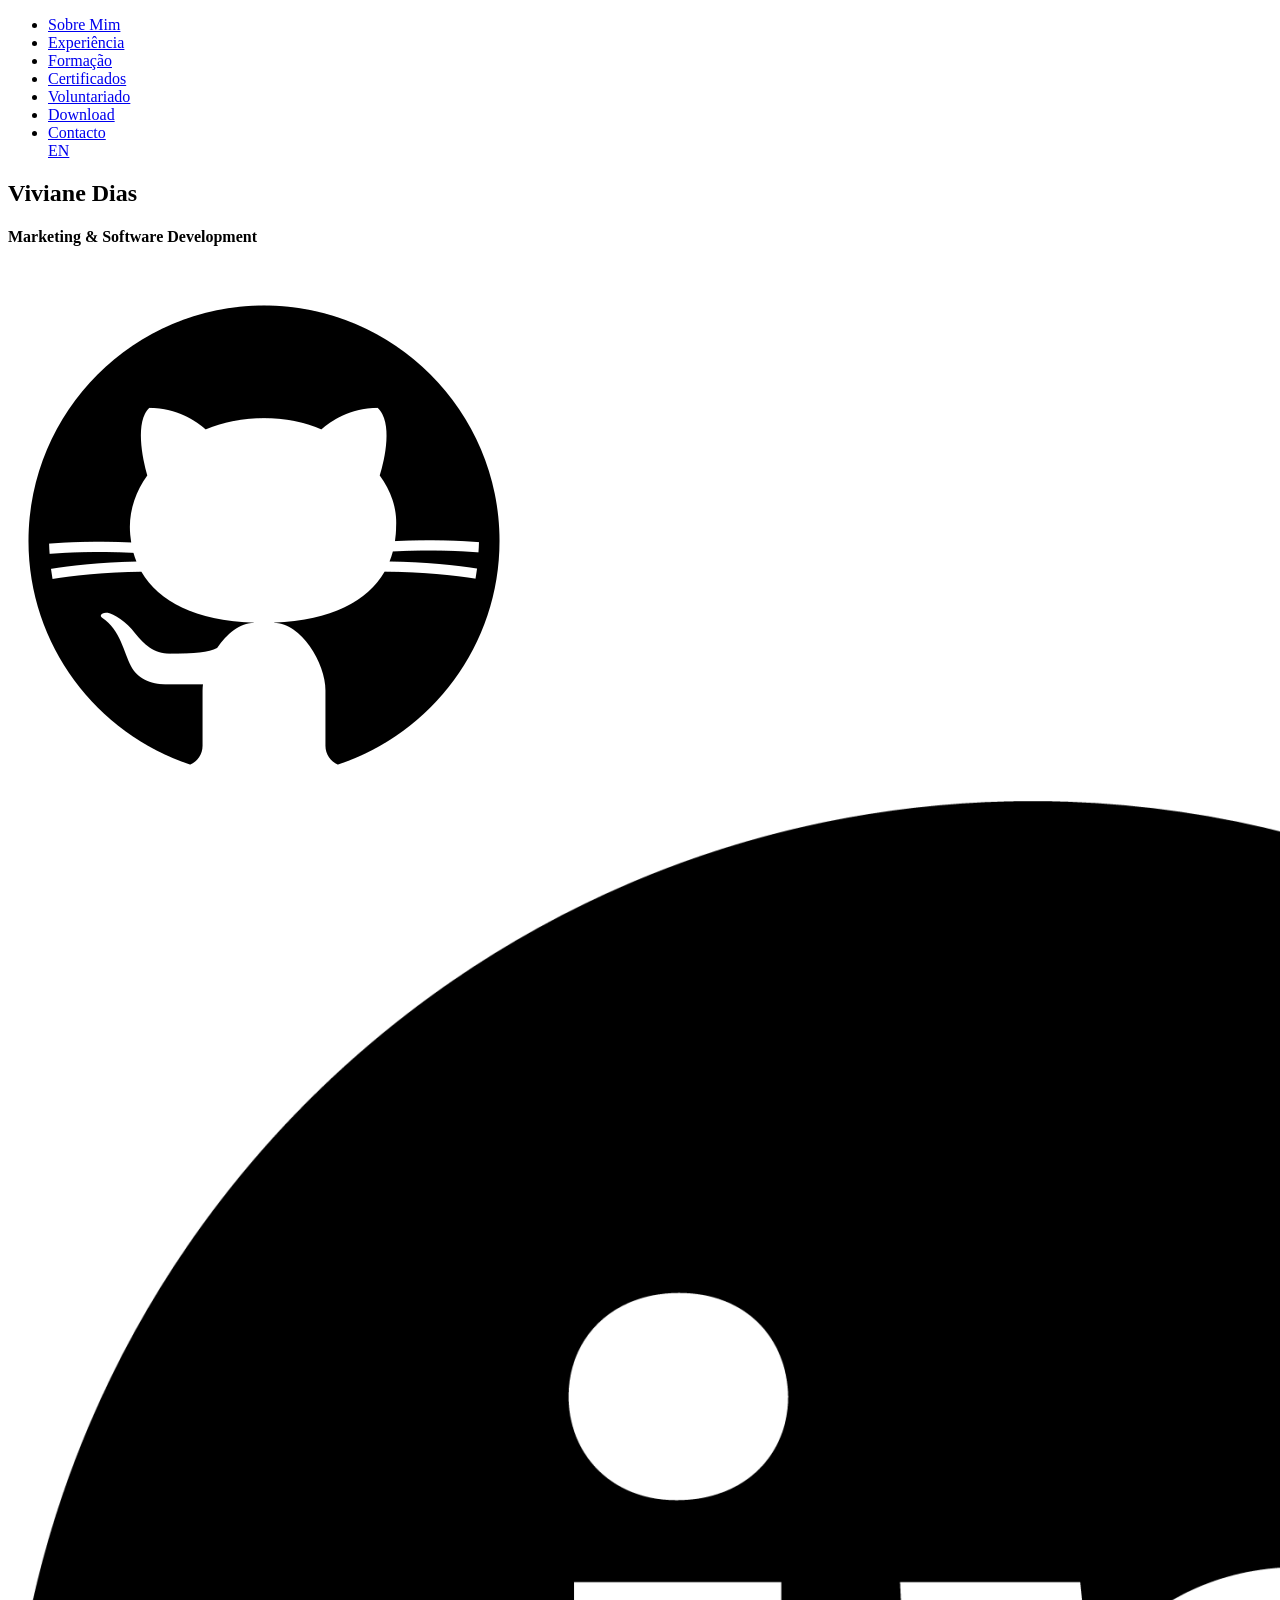
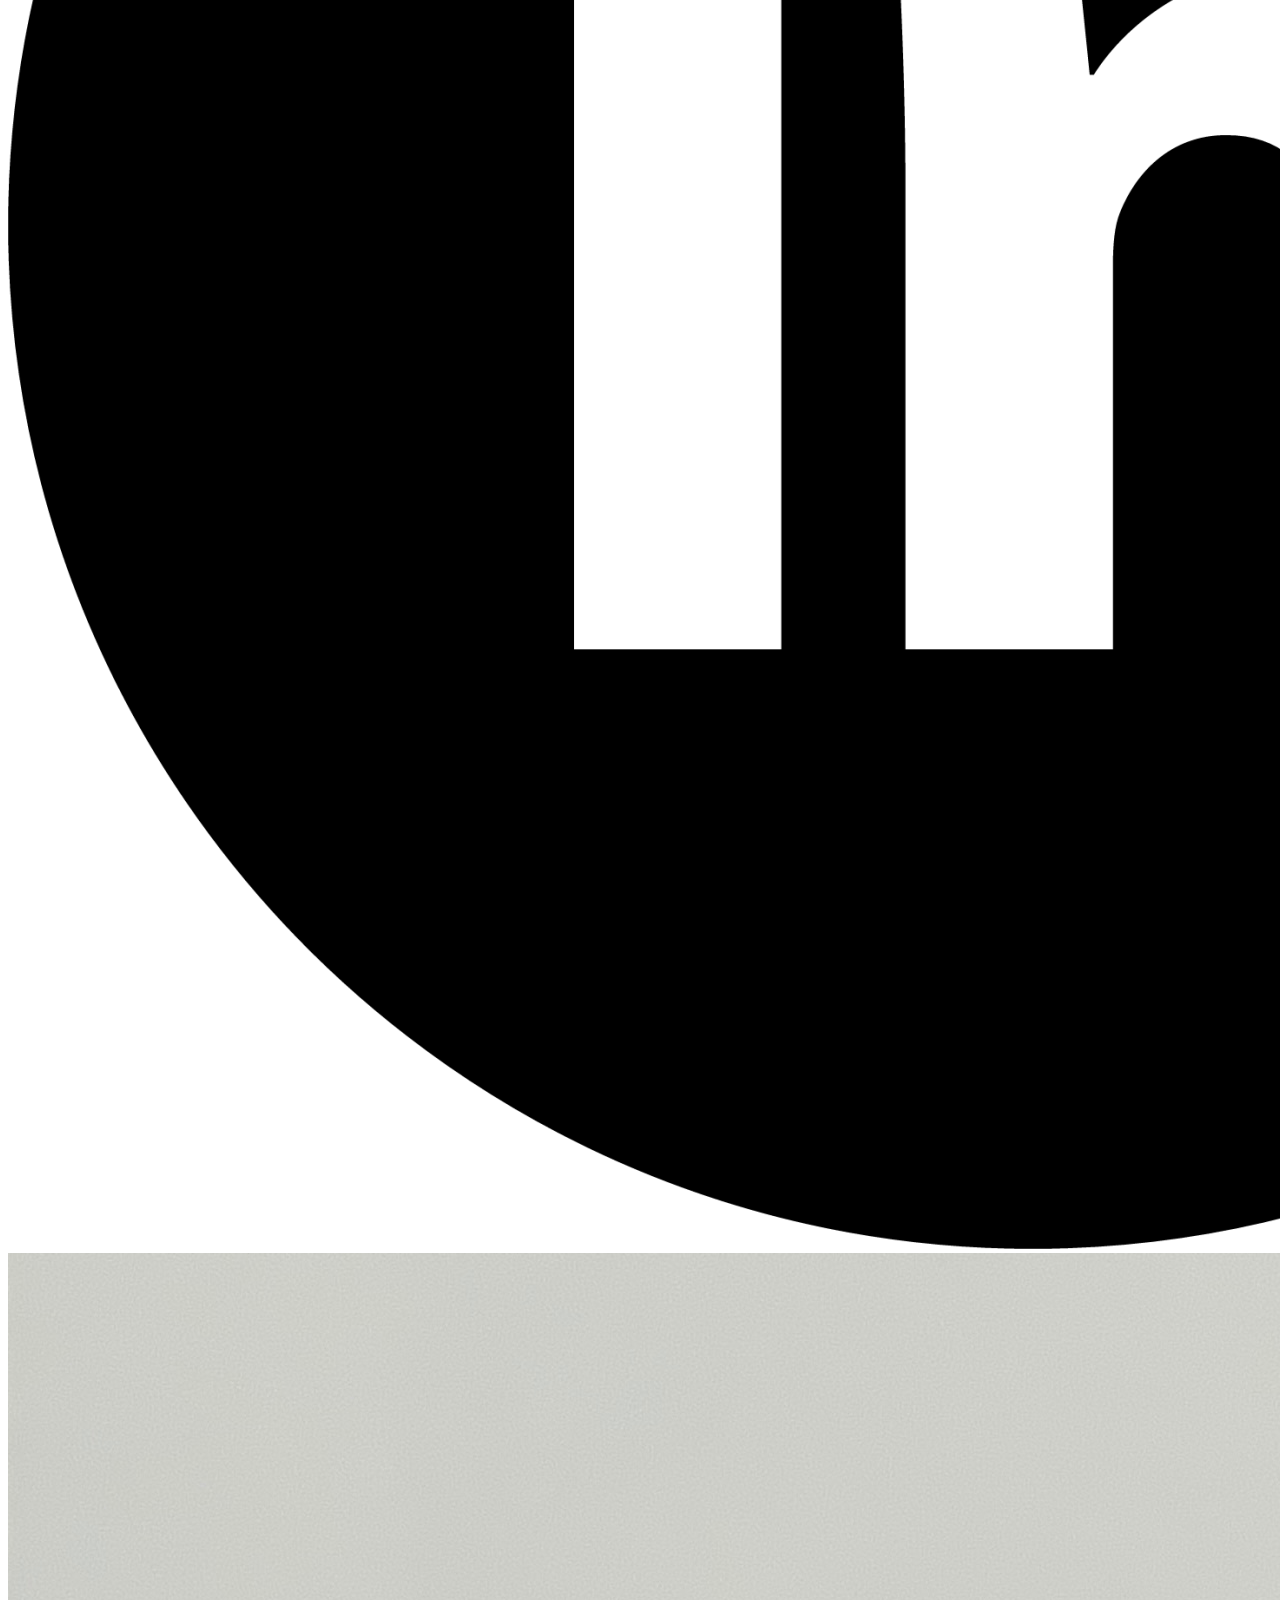
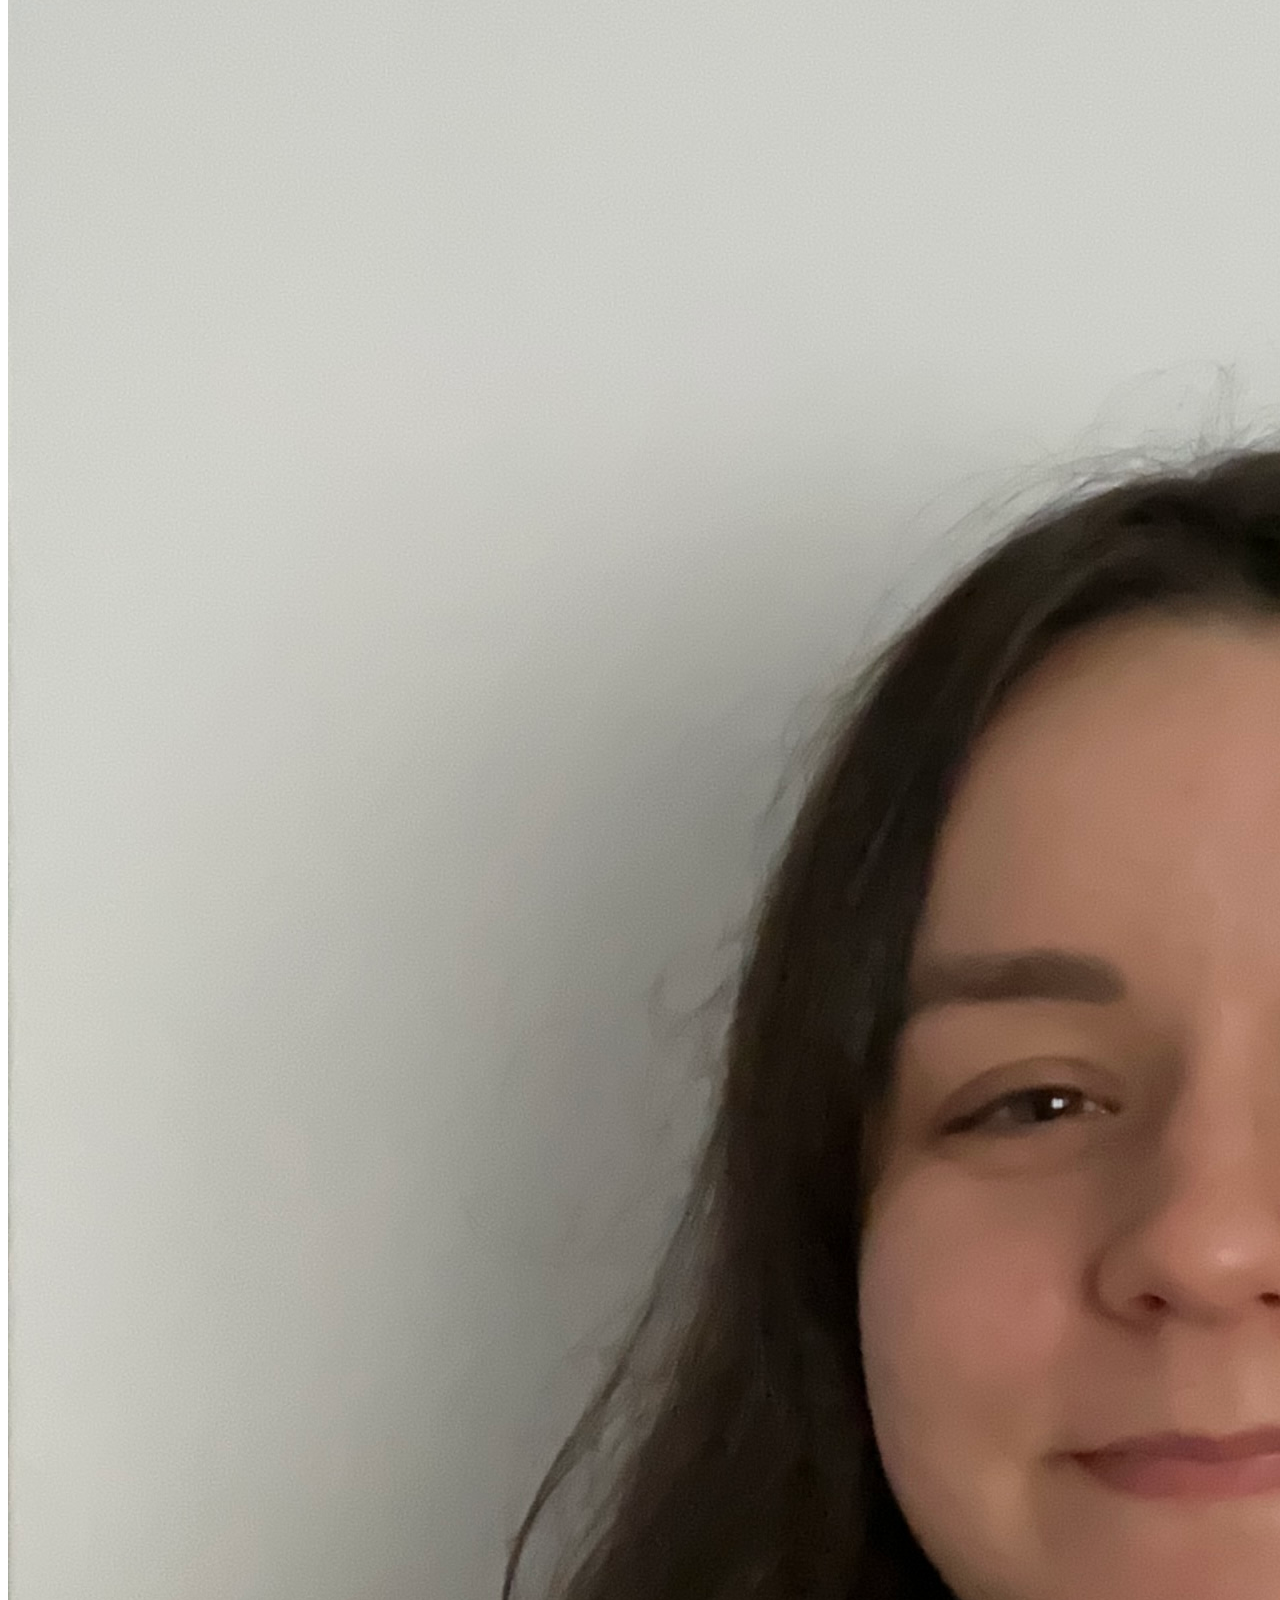
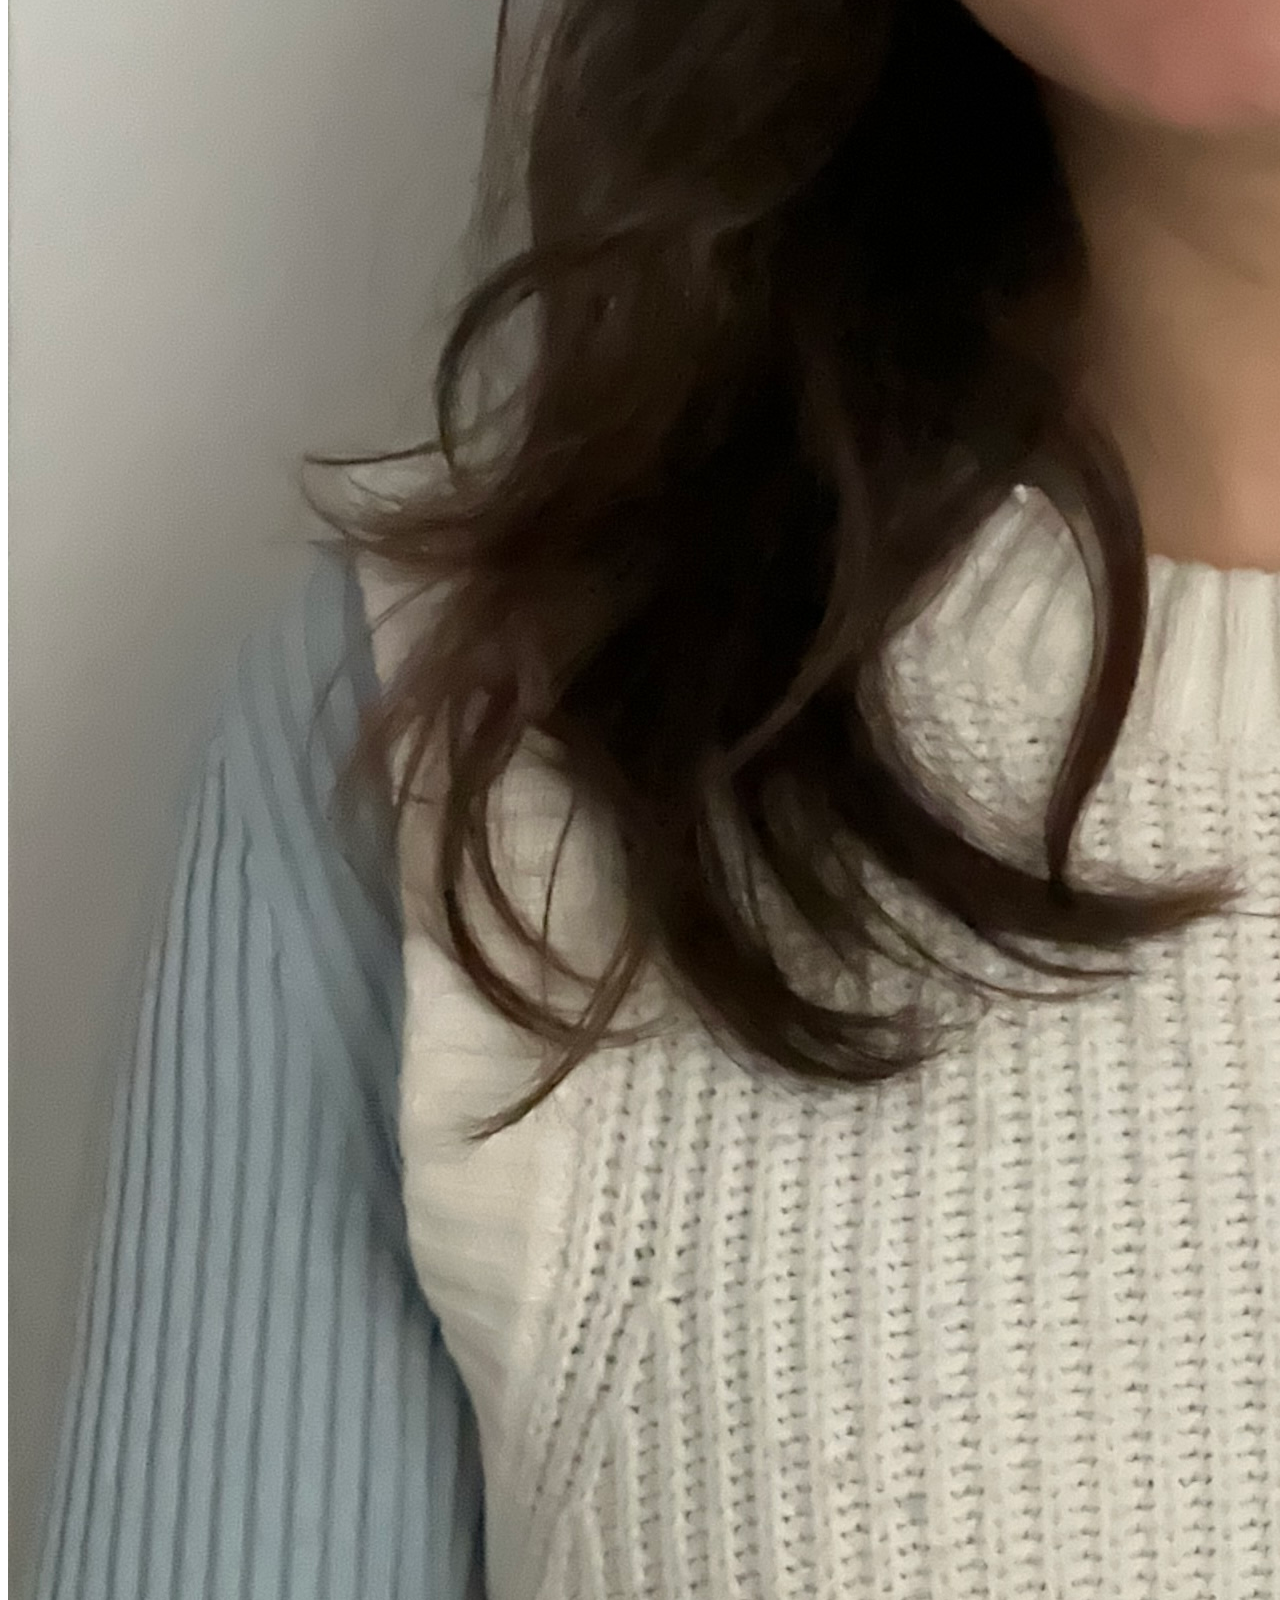
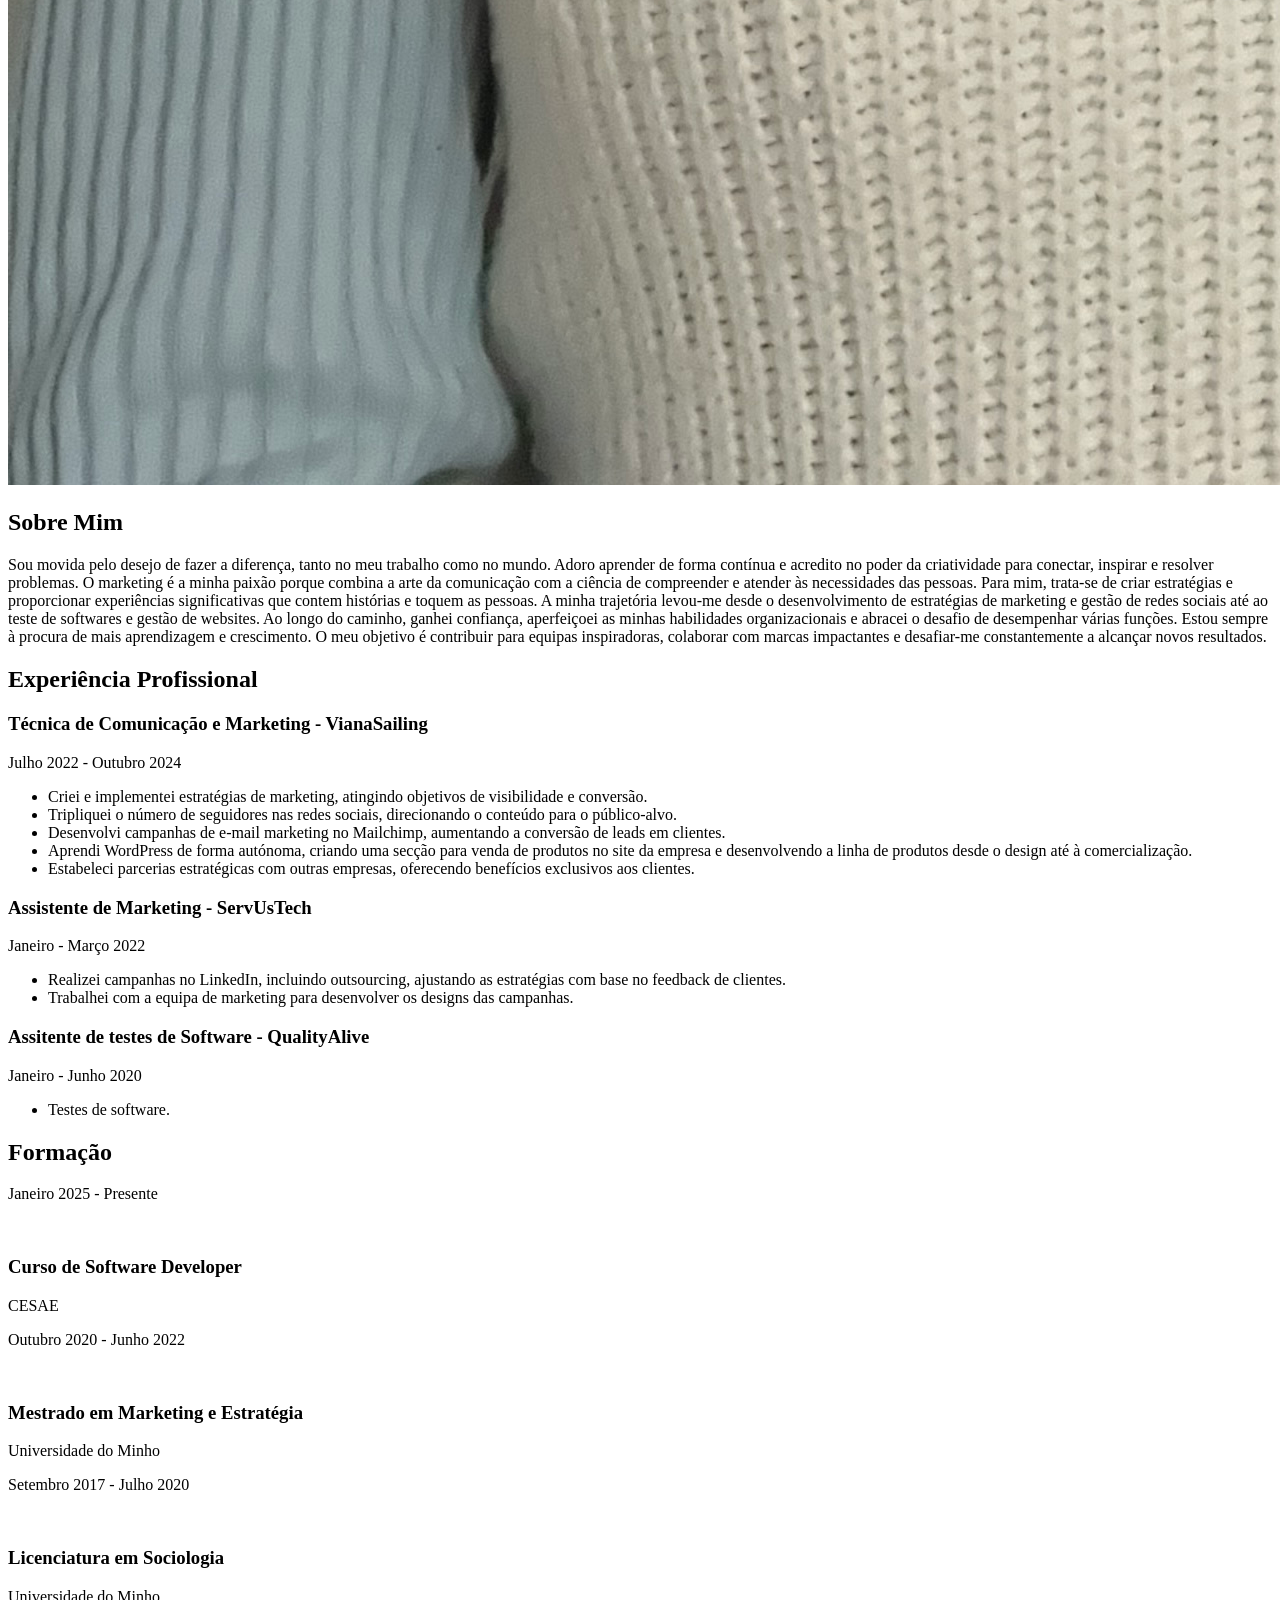
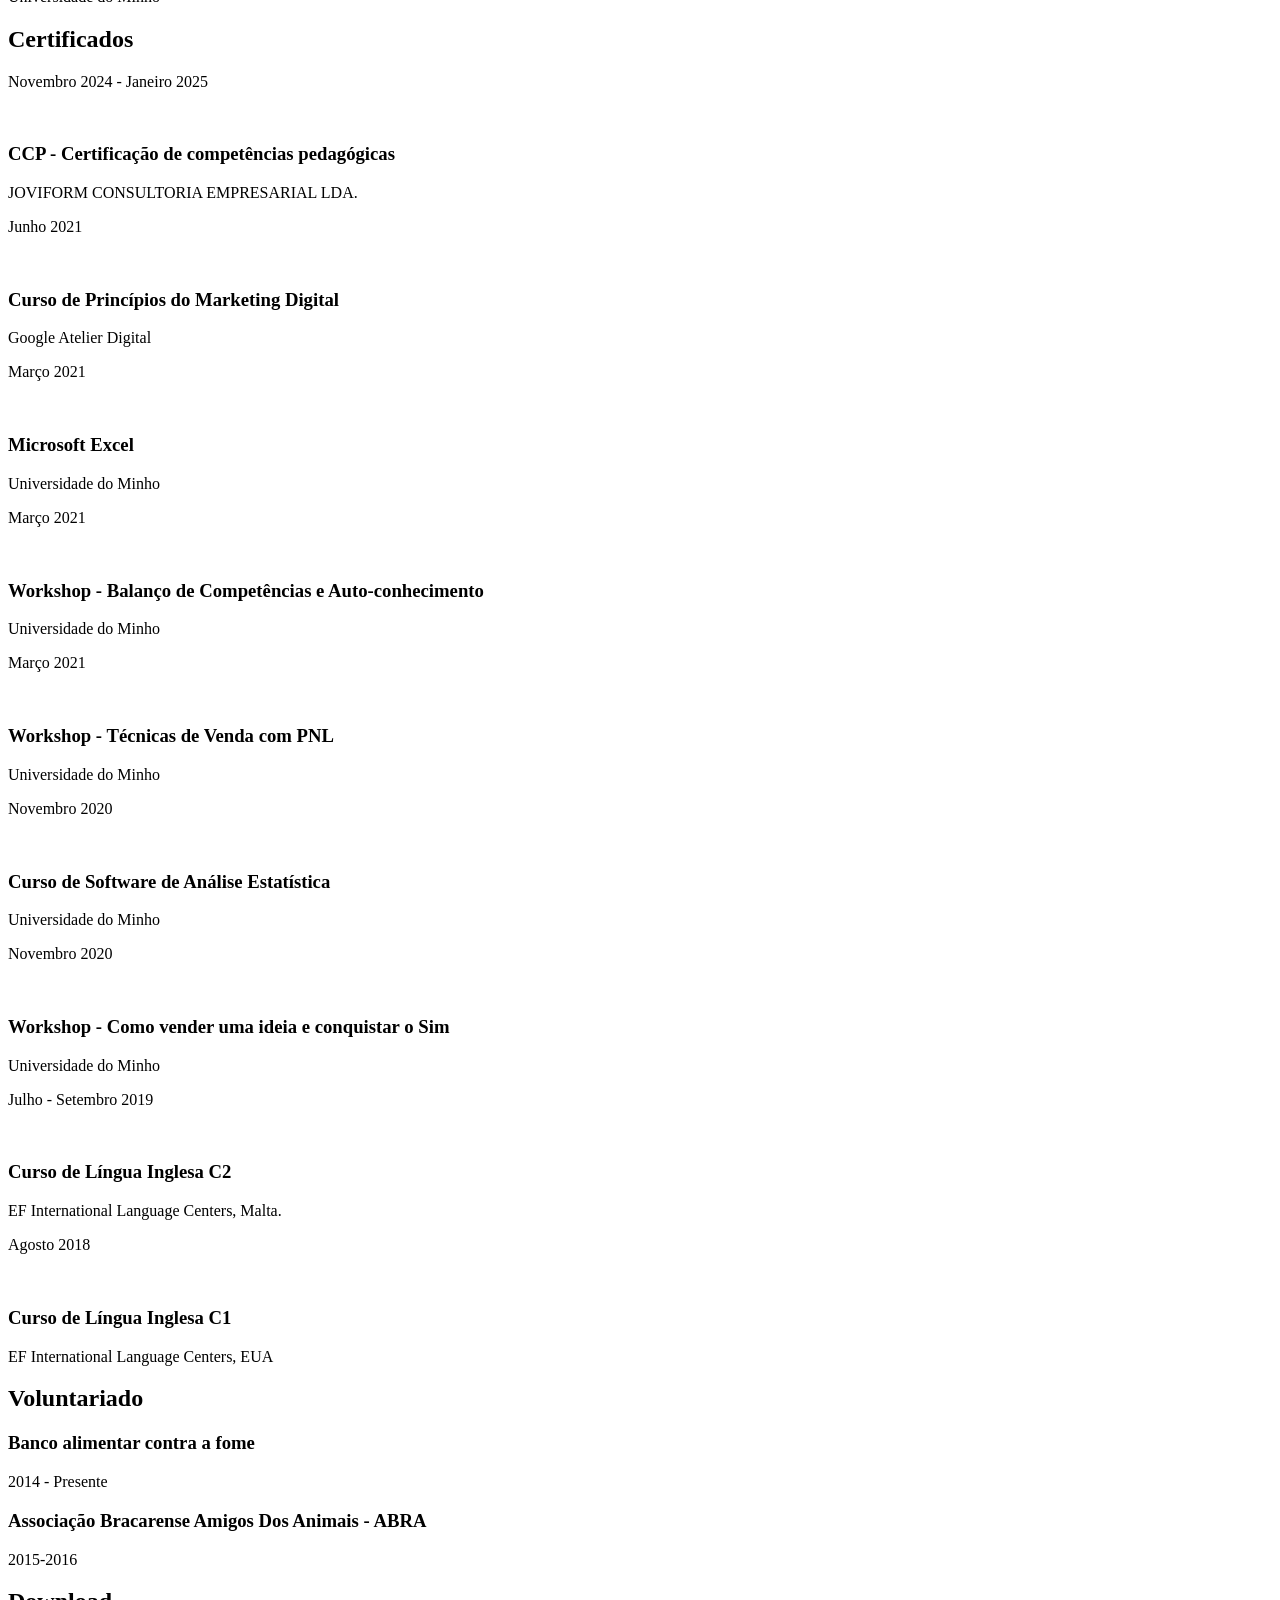
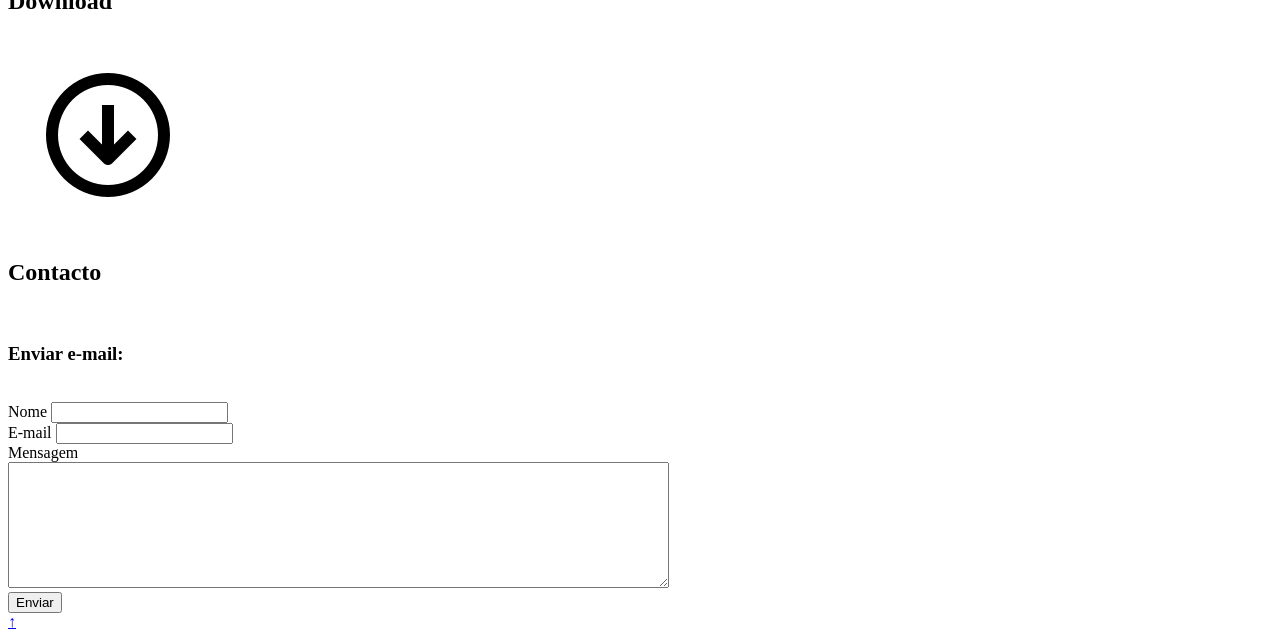
==== index.html @ ceecc951 "fontChange2" ====
<!DOCTYPE html>
<html lang="pt">

<head>
    <meta charset="UTF-8">
    <meta name="viewport" content="width=device-width, initial-scale=1.0">
    <title>Currículo - Viviane Dias</title>
    <link rel="shortcut icon" type="imagex/png" href="images/D__2_-removebg-preview.ico">

    <link rel="preconnect" href="https://fonts.googleapis.com">
    <link rel="preconnect" href="https://fonts.gstatic.com" crossorigin>
    <link href="https://fonts.googleapis.com/css2?family=Notable&family=Poiret+One&display=swap" rel="stylesheet">
</head>

<body>



    <header>
        <nav>
            <ul>
                <li><a href="#sobre">Sobre Mim</a></li>
                <li><a href="#experiencia">Experiência</a></li>
                <li><a href="#educacao">Formação</a></li>
                <li><a href="#certificados">Certificados</a></li>
                <li><a href="#voluntariado">Voluntariado</a></li>
                <li><a href="#download">Download</a></li>
                <li><a href="#contacto">Contacto</a></li>
                <div class="language-switcher">
                    <a href="index_EN.html">EN</a>
                </div>
            </ul>
        </nav>
    </header>



    <section id="inicio">
        <div class="container">
            <div class="headline">
                <h1>Viviane Dias</h1>
                <h4>Marketing & Software Development</h4>
            </div>
            <br>
            <div class="social-links">
                <a href="https://github.com/VivianeFDias" target="_blank">
                    <img src="images/github.png" alt="GitHub" class="social-icon">
                </a>
                <a href="https://pt.linkedin.com/in/viviane-dias-2b8342230" target="_blank">
                    <img src="images/linkedin-with-circle-icon-2048x2048-np6yltn1.png" alt="LinkedIn"
                        class="social-icon">
                </a>
            </div>
        </div>
    </section>


    <section id="sobre">
        <div class="content">
            <img src="images/IMG_7107.jpg" alt="Foto">
            <br>
            <h2>Sobre Mim</h2>
            <p>Sou movida pelo desejo de fazer a diferença, tanto no meu trabalho como no mundo. Adoro aprender de forma
                contínua e acredito no poder da criatividade para conectar, inspirar e resolver problemas. O marketing é
                a minha paixão porque combina a arte da comunicação com a ciência de compreender e atender às
                necessidades das pessoas. Para mim, trata-se de criar estratégias e proporcionar experiências
                significativas que contem histórias e toquem as pessoas.

                A minha trajetória levou-me desde o desenvolvimento de estratégias de marketing e gestão de redes
                sociais até ao teste de softwares e gestão de websites. Ao longo do caminho, ganhei confiança,
                aperfeiçoei as minhas habilidades organizacionais e abracei o desafio de desempenhar várias funções.
                Estou sempre à procura de mais aprendizagem e crescimento. O meu objetivo é contribuir para equipas
                inspiradoras, colaborar com marcas impactantes e desafiar-me constantemente a alcançar novos resultados.
            </p>
        </div>
    </section>


    <section id="experiencia">
        <div class="content">
            <h2>Experiência Profissional</h2>
            <div class="item">
                <h3>Técnica de Comunicação e Marketing - VianaSailing</h3>
                <p>Julho 2022 - Outubro 2024</p>
                <ul>
                    <li>Criei e implementei estratégias de marketing, atingindo objetivos de visibilidade e conversão.
                    </li>
                    <li>Tripliquei o número de seguidores nas redes sociais, direcionando o conteúdo para o
                        público-alvo.</li>
                    <li>Desenvolvi campanhas de e-mail marketing no Mailchimp, aumentando a conversão de leads em
                        clientes.</li>
                    <li>Aprendi WordPress de forma autónoma, criando uma secção para venda de produtos no site da
                        empresa e desenvolvendo a linha de produtos desde o design até à comercialização.</li>
                    <li>Estabeleci parcerias estratégicas com outras empresas, oferecendo benefícios exclusivos aos
                        clientes.</li>
                </ul>
            </div>
            <div class="item">
                <h3>Assistente de Marketing - ServUsTech</h3>
                <p>Janeiro - Março 2022</p>
                <ul>
                    <li>Realizei campanhas no LinkedIn, incluindo outsourcing, ajustando as estratégias com base no
                        feedback de clientes.</li>
                    <li>Trabalhei com a equipa de marketing para desenvolver os designs das campanhas.</li>
                </ul>
            </div>
            <div class="item">
                <h3>Assitente de testes de Software - QualityAlive</h3>
                <p>Janeiro - Junho 2020</p>
                <ul>
                    <li>Testes de software.</li>
                </ul>
            </div>
        </div>
    </section>

    <section id="educacao">
        <div class="content">
            <h2>Formação</h2>
            <div class="item">
                <p>Janeiro 2025 - Presente</p>
                <br>
                <h3>Curso de Software Developer</h3>
                <p>CESAE</p>


            </div>
            <div class="item">
                <p>Outubro 2020 - Junho 2022</p>
                <br>
                <h3>Mestrado em Marketing e Estratégia</h3>
                <p>Universidade do Minho</p>
            </div>
            <div class="item">
                <p>Setembro 2017 - Julho 2020</p>
                <br>
                <h3>Licenciatura em Sociologia</h3>
                <p>Universidade do Minho</p>
            </div>
        </div>
    </section>


    <section id="certificados">
        <div class="content">
            <h2>Certificados</h2>
            <div class="item">
                <p>Novembro 2024 - Janeiro 2025</p>
                <br>
                <h3>CCP - Certificação de competências pedagógicas</h3>
                <p>JOVIFORM CONSULTORIA EMPRESARIAL LDA.</p>
            </div>
            <div class="item">
                <p>Junho 2021</p>
                <br>
                <h3>Curso de Princípios do Marketing Digital </h3>
                <p>Google Atelier Digital</p>
            </div>
            <div class="item">
                <p>Março 2021</p>
                <br>
                <h3>Microsoft Excel</h3>
                <p>Universidade do Minho</p>
            </div>
            <div class="item">
                <p>Março 2021</p>
                <br>
                <h3>Workshop - Balanço de Competências e Auto-conhecimento </h3>
                <p>Universidade do Minho</p>
            </div>
            <div class="item">
                <p>Março 2021</p>
                <br>
                <h3>Workshop - Técnicas de Venda com PNL</h3>
                <p>Universidade do Minho</p>
            </div>
            <div class="item">
                <p>Novembro 2020</p>
                <br>
                <h3>Curso de Software de Análise Estatística</h3>
                <p>Universidade do Minho</p>
            </div>
            <div class="item">
                <p>Novembro 2020</p>
                <br>
                <h3>Workshop - Como vender uma ideia e conquistar o Sim</h3>
                <p>Universidade do Minho</p>
            </div>
            <div class="item">
                <p>Julho - Setembro 2019</p>
                <br>
                <h3>Curso de Língua Inglesa C2</h3>
                <p>EF International Language Centers, Malta.</p>
            </div>
            <div class="item">
                <p>Agosto 2018</p>
                <br>
                <h3>Curso de Língua Inglesa C1</h3>
                <p>EF International Language Centers, EUA</p>
            </div>
        </div>
    </section>

    <section id="voluntariado">
        <div class="content">
            <h2>Voluntariado</h2>
            <div class="item">
                <h3>Banco alimentar contra a fome</h3>
                <p>2014 - Presente</p>
            </div>
            <div class="item">
                <h3>Associação Bracarense Amigos Dos Animais - ABRA</h3>
                <p>2015-2016</p>
            </div>
        </div>
    </section>

    <section id="download">
        <div class="content">
            <h2>Download</h2>
        </div>
        <div class="download">
            <a href="documentos/CVPT - Viviane Dias.pdf" download="VivianeDiasCV.pdf">
                <img src="images/3554029-200.png" alt="Botão de Download" class="download-img">
            </a>
            </a>
        </div>

    </section>


    <section id="contacto">
        <h2>Contacto</h2>
        <div class="caixa">
            <br>
            <h3>Enviar e-mail:</h3>
            <br>
            <form action="mailto:vivianefreitasdias@hotmail.com" method="post" enctype="text/plain">
                <label>Nome</label>
                <input type="text" name="yourName" required><br>

                <label>E-mail</label>
                <input type="email" name="yourEmail" required><br>

                <label>Mensagem</label><br>
                <textarea name="yourMessage" rows="8" cols="80" required></textarea><br>

                <div class="button-container">
                    <input type="submit" value="Enviar">
                </div>
            </form>
        </div>
    </section>





    <footer>
        <a href="#inicio" class="back-to-top">↑</a>
    </footer>

</body>

</html>
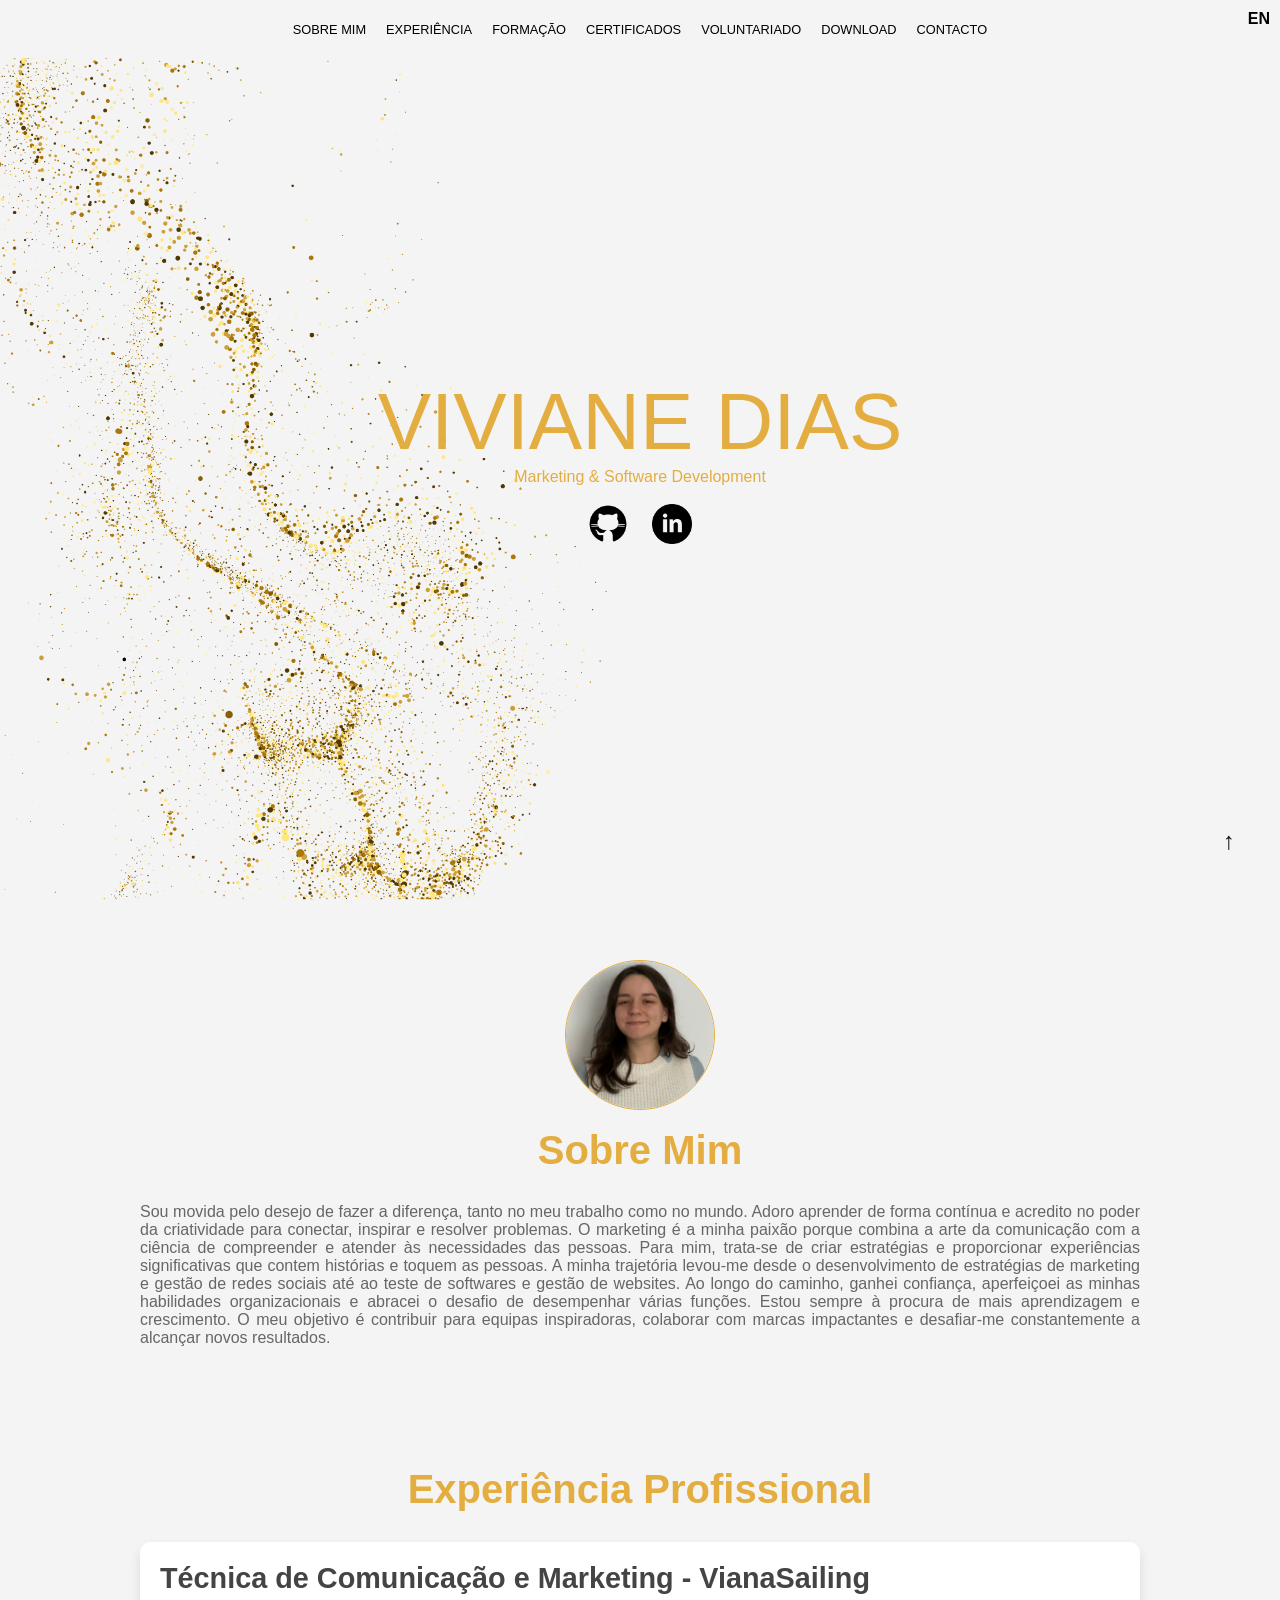
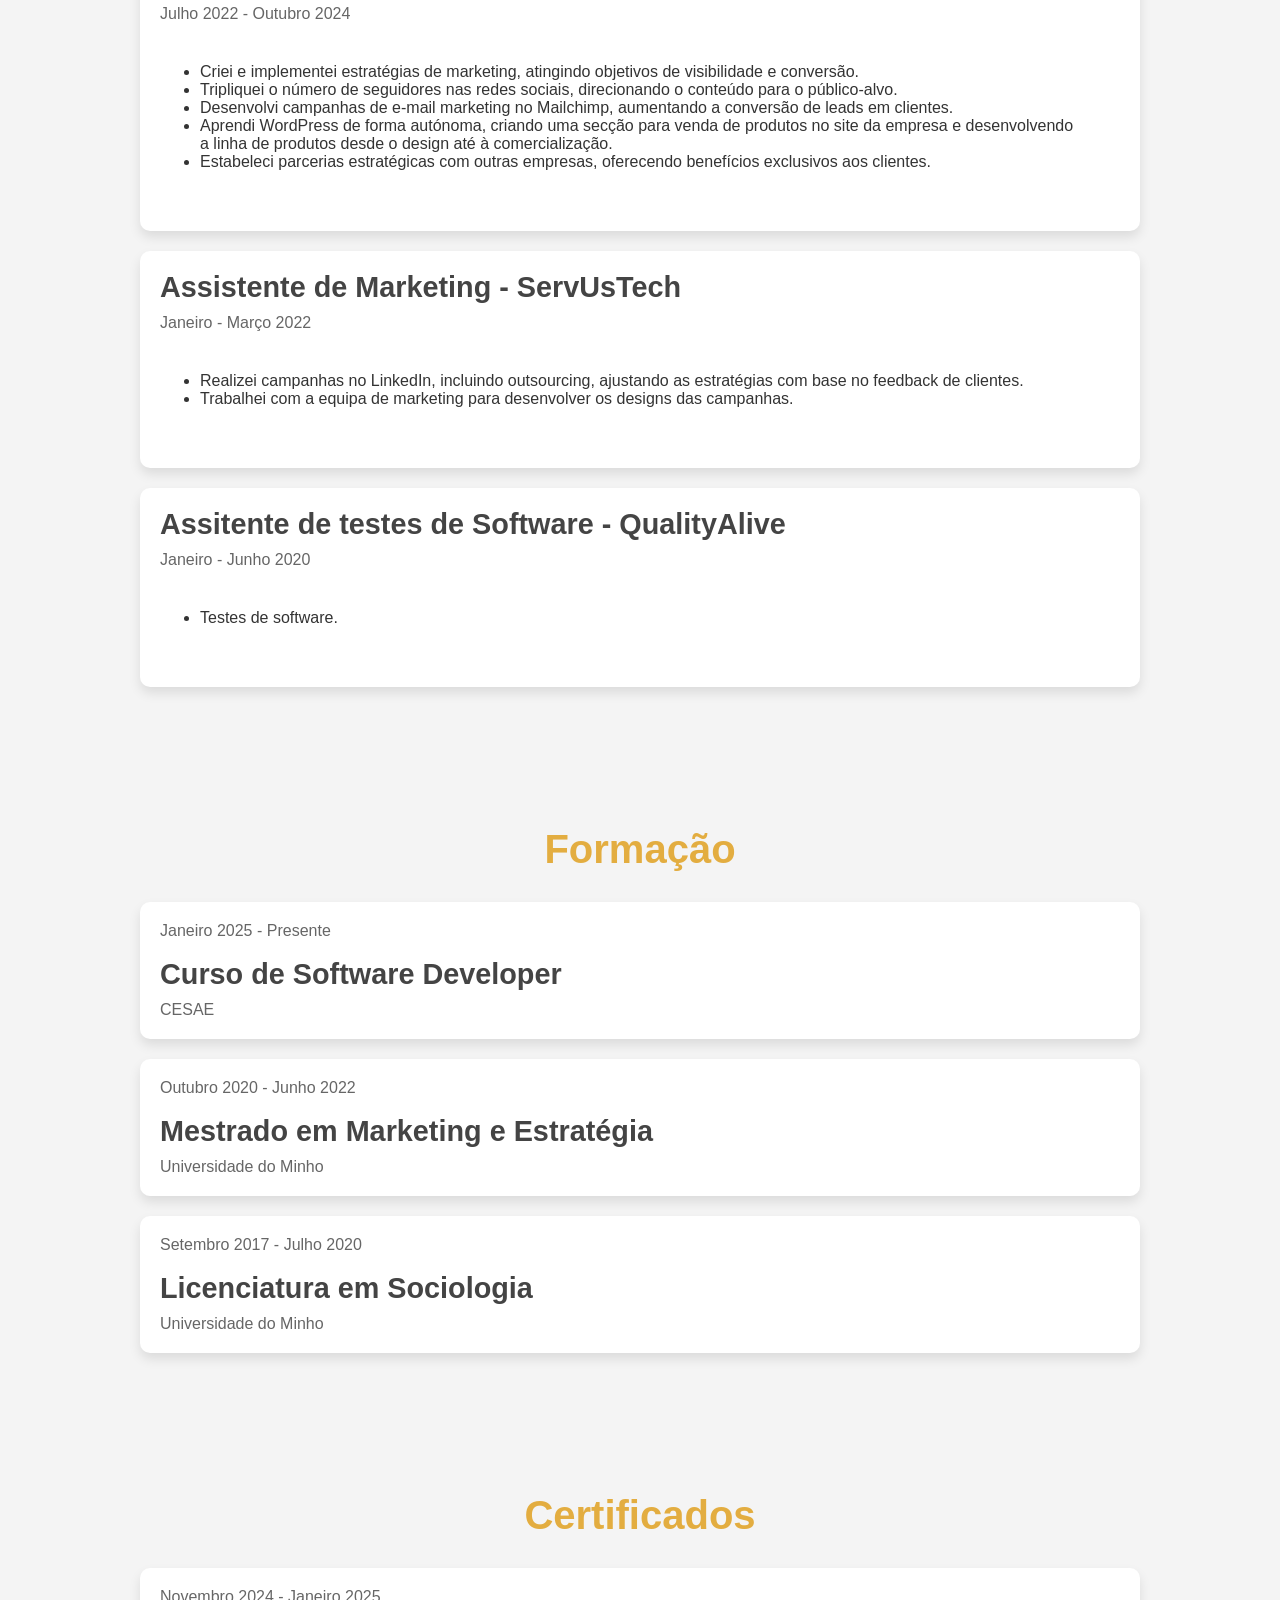
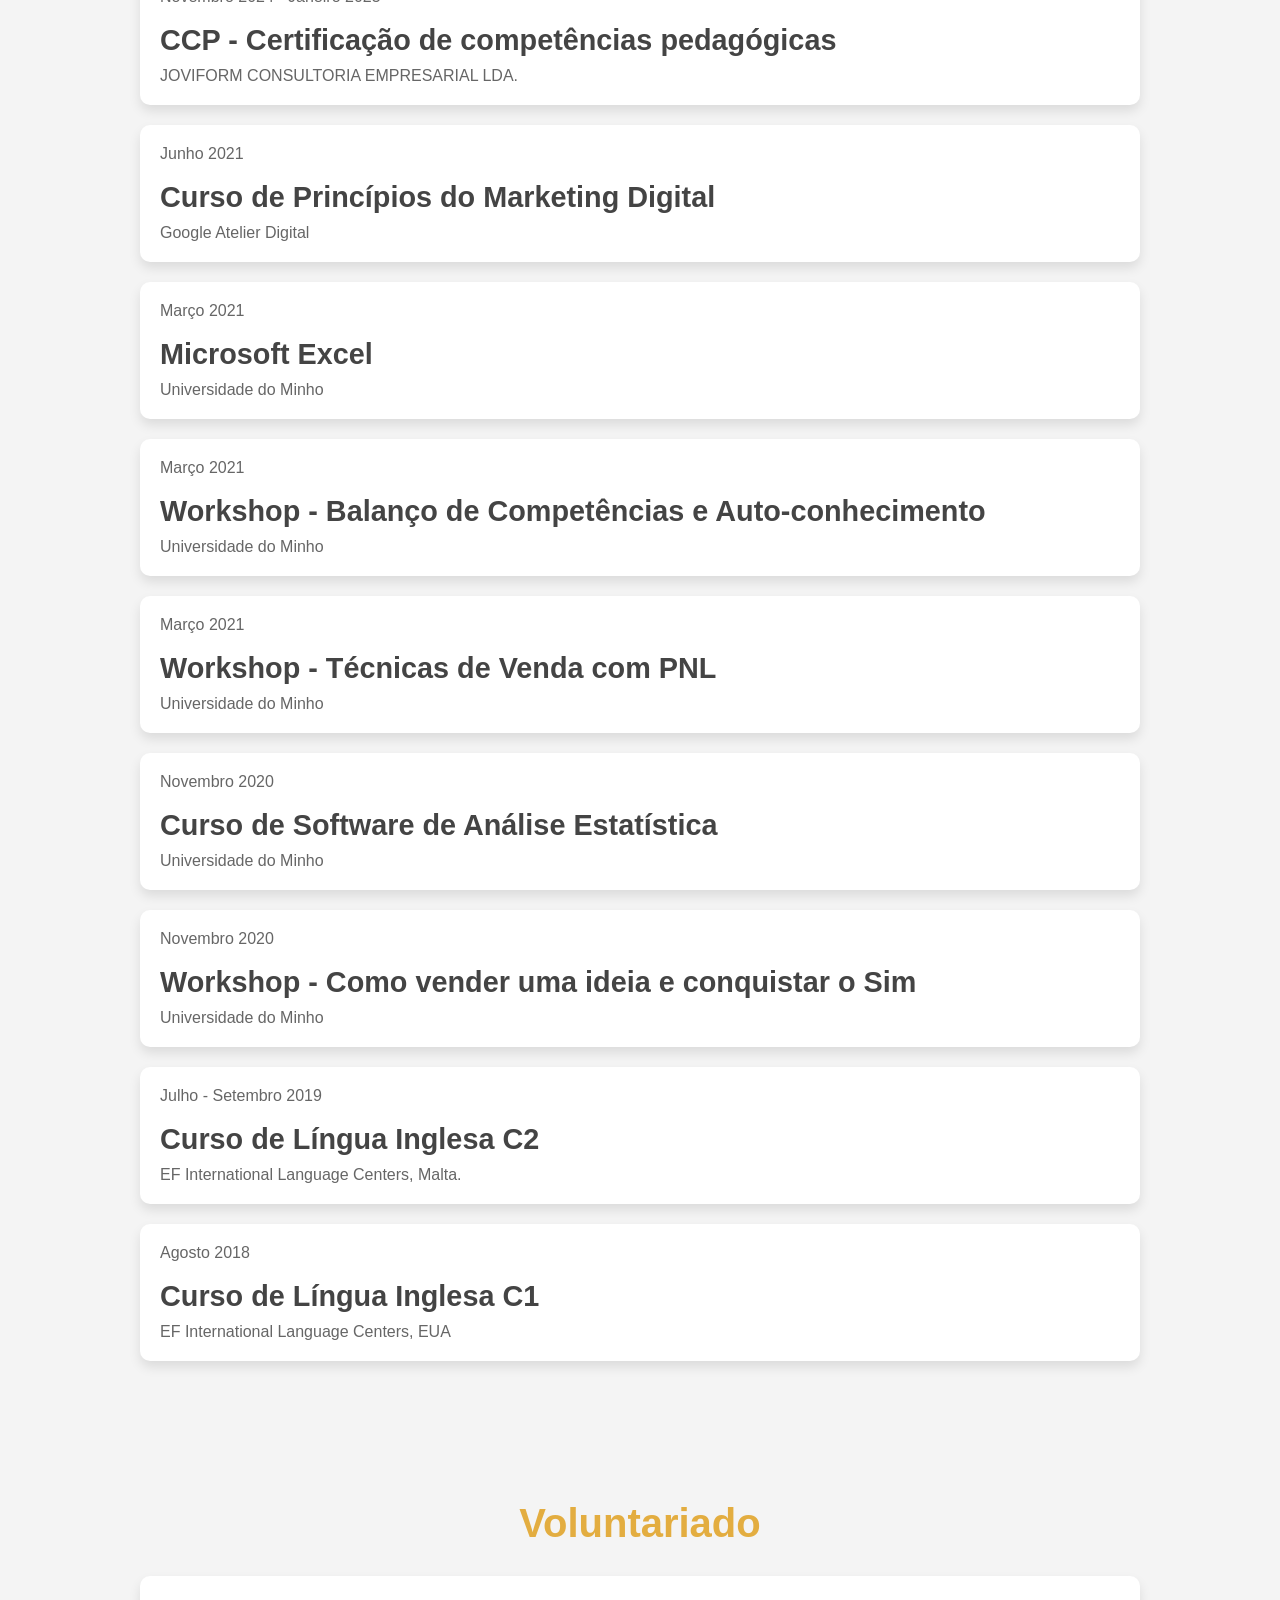
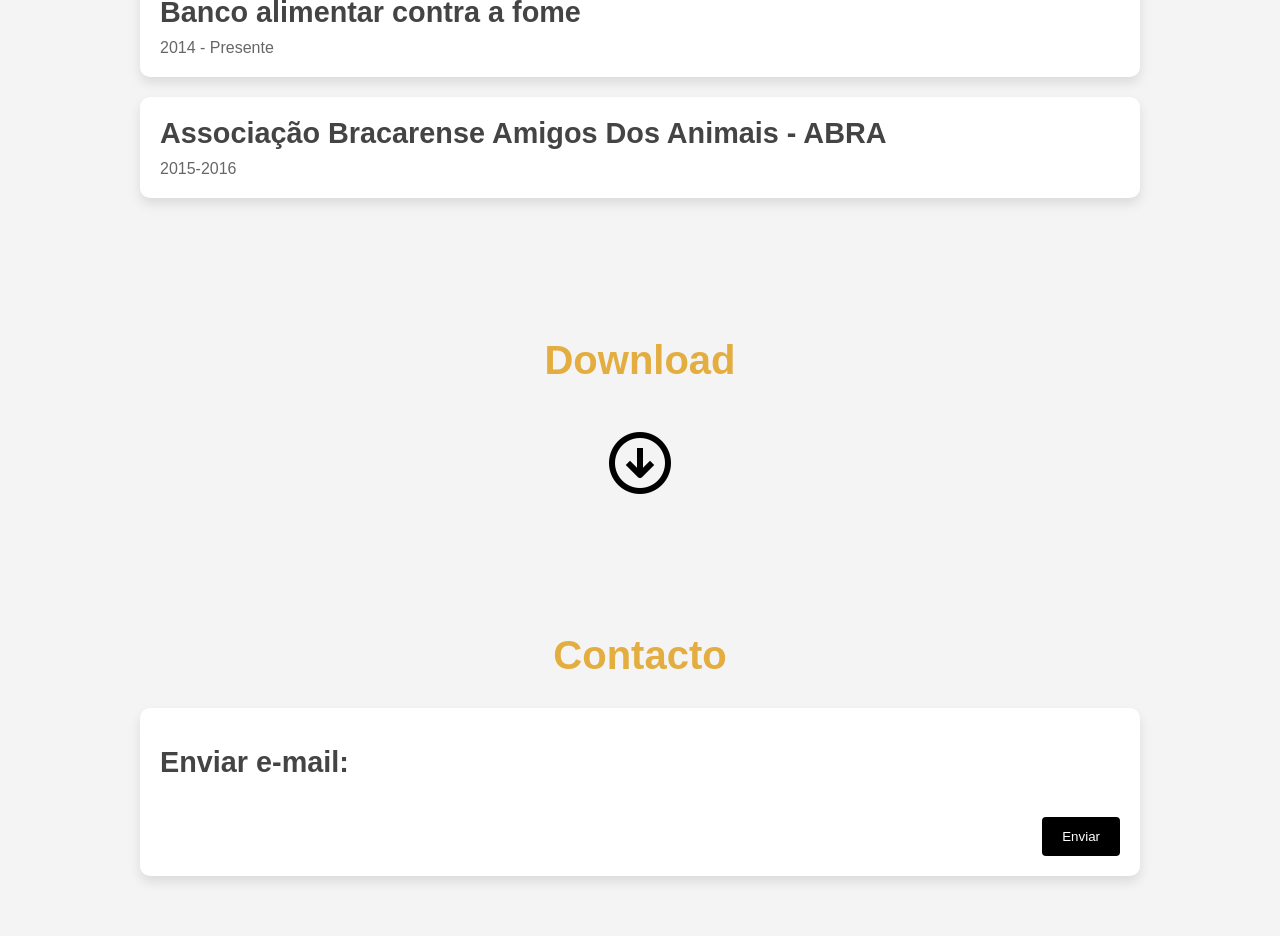
==== commit a0c662ee: "FontChange4" ====
--- a/index.html
+++ b/index.html
@@ -7,9 +7,11 @@
     <title>Currículo - Viviane Dias</title>
     <link rel="shortcut icon" type="imagex/png" href="images/D__2_-removebg-preview.ico">
 
+    <link rel="stylesheet" href="Css.css">
+
     <link rel="preconnect" href="https://fonts.googleapis.com">
     <link rel="preconnect" href="https://fonts.gstatic.com" crossorigin>
-    <link href="https://fonts.googleapis.com/css2?family=Notable&family=Poiret+One&display=swap" rel="stylesheet">
+    <link href="https://fonts.googleapis.com/css2?family=Poiret+One&display=swap" rel="stylesheet">
 </head>
 
 <body>
@@ -236,15 +238,6 @@
             <h3>Enviar e-mail:</h3>
             <br>
             <form action="mailto:vivianefreitasdias@hotmail.com" method="post" enctype="text/plain">
-                <label>Nome</label>
-                <input type="text" name="yourName" required><br>
-
-                <label>E-mail</label>
-                <input type="email" name="yourEmail" required><br>
-
-                <label>Mensagem</label><br>
-                <textarea name="yourMessage" rows="8" cols="80" required></textarea><br>
-
                 <div class="button-container">
                     <input type="submit" value="Enviar">
                 </div>
@@ -252,10 +245,6 @@
         </div>
     </section>
 
-
-
-
-
     <footer>
         <a href="#inicio" class="back-to-top">↑</a>
     </footer>
--- a/Css.css
+++ b/Css.css
@@ -0,0 +1,255 @@
+* {
+    margin: 0;
+    padding: 0;
+    box-sizing: border-box;
+}
+
+.language-switcher {
+    position: absolute;
+    top: 10px;
+    right: 10px;
+}
+
+.language-switcher a {
+    text-decoration: none;
+    font-size: 16px;
+    color: #000;
+    font-weight: bold;
+}
+
+body {
+    font-family: 'Gill Sans', 'Gill Sans MT', Calibri, 'Trebuchet MS', sans-serif;
+    background-color: #f4f4f4;
+    color: #333;
+}
+
+header {
+    background-color: #f4f4f4;
+    padding: 20px 0;
+    position: fixed;
+    top: 0;
+    z-index: 1000;
+    width: 100%;
+}
+
+nav ul {
+    display: flex;
+    justify-content: center;
+    list-style: none;
+}
+
+nav ul li {
+    margin: 0 10px;
+}
+
+nav a {
+    color: black;
+    text-decoration: none;
+    font-size: 0.8rem;
+    text-transform: uppercase;
+    transition: color 0.3s ease;
+    font-family: 'Gill Sans', 'Gill Sans MT', Calibri, 'Trebuchet MS', sans-serif;
+}
+
+nav a:hover {
+    color: #e3ad40;
+}
+
+#inicio {
+    background-image: url(images/fundo.png);
+    background-size: cover;
+    background-position: center;
+    height: 100vh;
+    display: flex;
+    justify-content: center;
+    align-items: center;
+    text-align: center;
+    color: #e3ad40;
+    position: relative;
+}
+
+.container {
+    z-index: 2;
+    text-align: center;
+}
+
+.content img {
+    width: 150px;
+    height: 150px;
+    border-radius: 50%;
+    object-fit: cover;
+    border: 1px solid #e3ad40;
+    justify-content: center;
+    display: block;
+    margin-left: auto;
+    margin-right: auto;
+}
+
+.content img:hover {
+    transform: scale(1.1);
+}
+
+.headline h1 {
+    font-size: 5rem;
+    margin-top: 20px;
+    text-transform: uppercase;
+    font-family: "Poiret One", sans-serif;
+    font-weight: 400;
+    font-style: normal;
+}
+
+.social-links a {
+    margin: 10px;
+    text-decoration: none;
+}
+
+.social-icon {
+    width: 40px;
+    height: 40px;
+    transition: transform 0.3s ease;
+    vertical-align: middle;
+}
+
+.social-icon:hover {
+    transform: scale(1.2);
+}
+
+
+section {
+    padding: 60px 20px;
+}
+
+section h2 {
+    text-align: center;
+    font-size: 2.5rem;
+    margin-bottom: 30px;
+    color: #e3ad40;
+}
+
+.content {
+    max-width: 1000px;
+    margin: 0 auto;
+}
+
+p {
+    text-align: justify;
+}
+
+.item {
+    background-color: #fff;
+    padding: 20px;
+    margin: 20px 0;
+    border-radius: 10px;
+    box-shadow: 0 6px 12px rgba(0, 0, 0, 0.1);
+    transition: transform 0.3s ease;
+}
+
+.item ul {
+    padding: 40px;
+}
+
+.item:hover {
+    transform: translateY(-10px);
+}
+
+
+h3 {
+    font-size: 1.8rem;
+    margin-bottom: 10px;
+    color: #444;
+}
+
+h4 {
+    font-weight: lighter;
+}
+
+p {
+    font-size: 1rem;
+    color: #666;
+}
+
+
+.download-img {
+    transition: transform 0.3s ease-in-out;
+    width: 100px;
+    height: 100px;
+    border-radius: 50%;
+    object-fit: cover;
+    justify-content: center;
+    display: block;
+    margin-left: auto;
+    margin-right: auto;
+}
+
+.download-img:hover {
+    transform: scale(1.1);
+}
+
+input[type=text],
+input[type=email],
+textarea {
+    width: 100%;
+    padding: 12px;
+    border: 1px solid #ccc;
+    border-radius: 4px;
+    box-sizing: border-box;
+    margin-top: 6px;
+    margin-bottom: 16px;
+    resize: vertical;
+}
+
+input[type=submit] {
+    background-color: black;
+    color: white;
+    padding: 12px 20px;
+    border: none;
+    border-radius: 4px;
+    cursor: pointer;
+}
+
+input[type=submit]:hover {
+    background-color: #e3ad40;
+}
+
+.caixa {
+    border-radius: 5px;
+    padding: 20px;
+    max-width: 1000px;
+    margin: 0 auto;
+    background-color: #fff;
+    border-radius: 10px;
+    box-shadow: 0 6px 12px rgba(0, 0, 0, 0.1);
+    transition: transform 0.3s ease;
+}
+
+.button-container {
+    text-align: right;
+    margin-top: 10px;
+}
+
+
+footer {
+    text-align: right;
+    padding: 20px;
+    position: fixed;
+    bottom: 25px;
+    right: 25px;
+    z-index: 900;
+
+}
+
+label {
+    font-weight: bold;
+}
+
+.back-to-top {
+    font-size: 1.5rem;
+    color: #111;
+    text-decoration: none;
+    font-weight: bold;
+    transition: color 0.3s ease;
+}
+
+.back-to-top:hover {
+    color: #FFD700;
+}
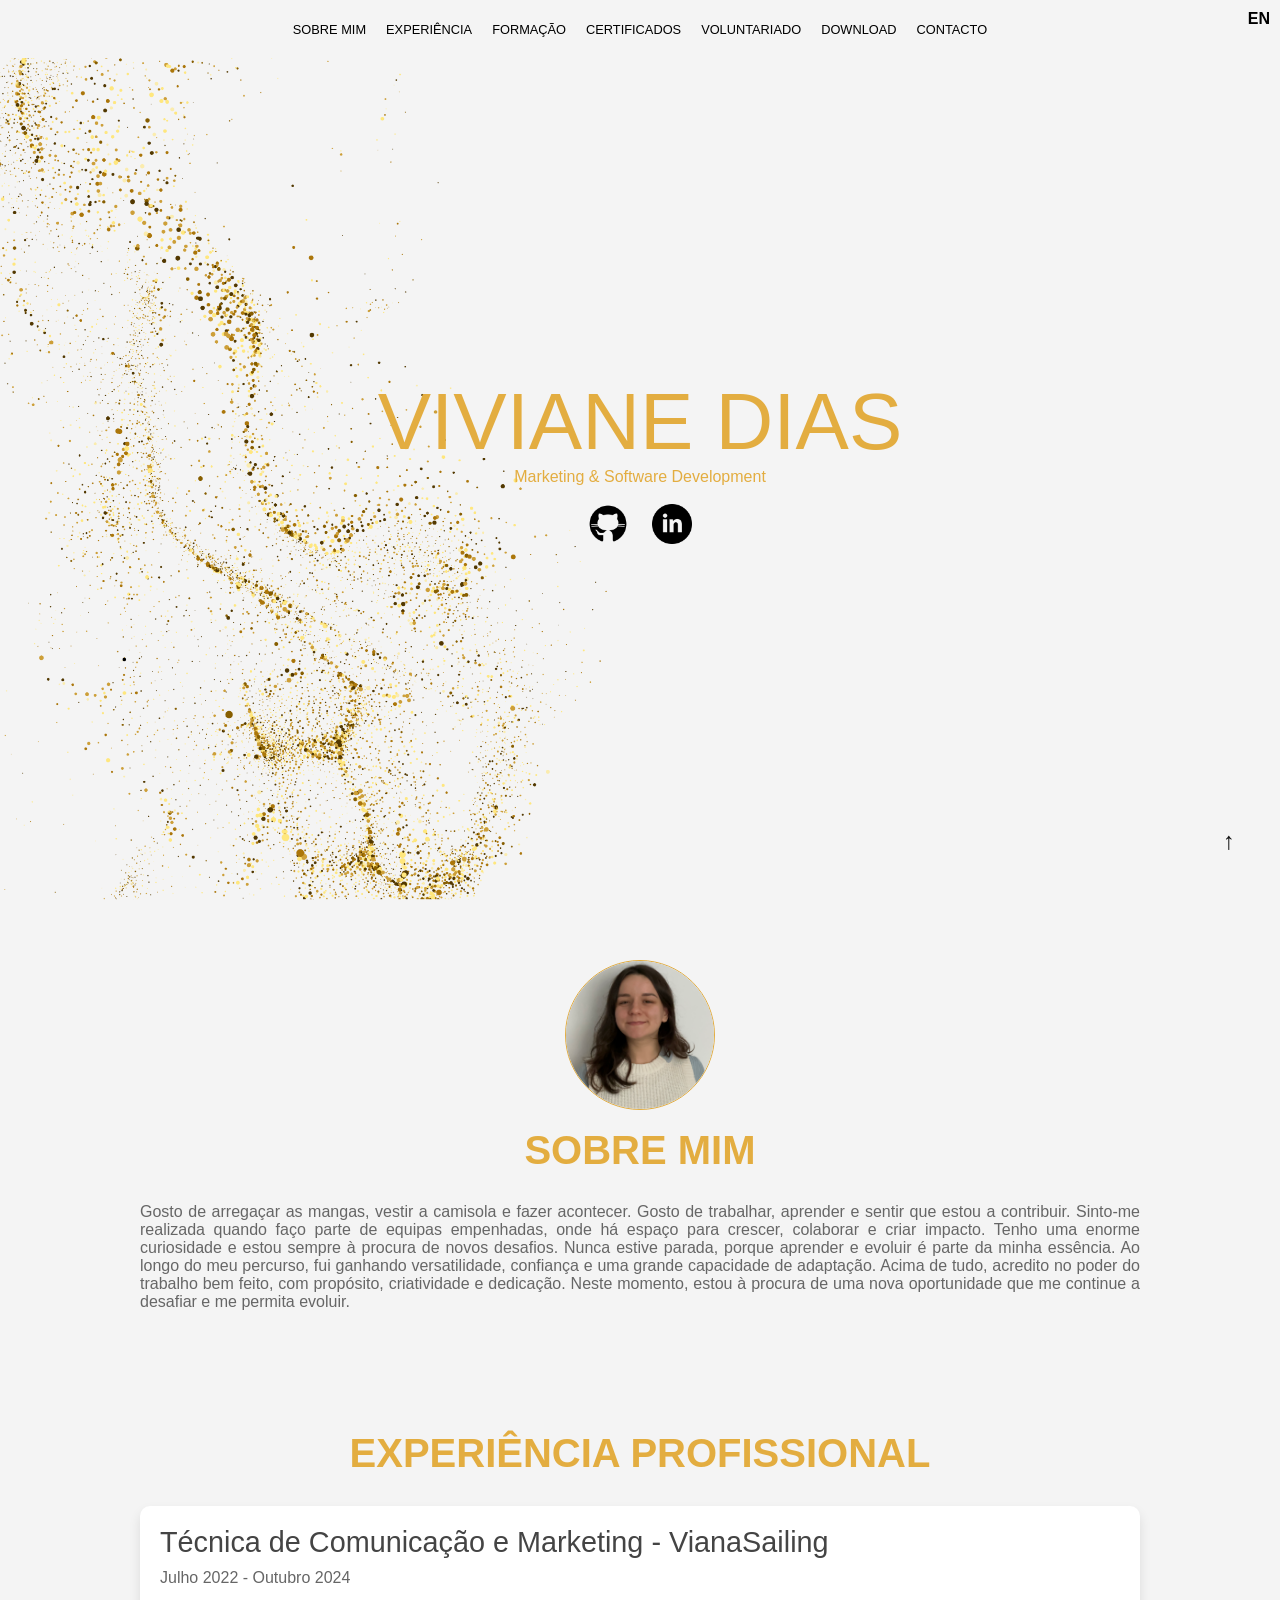
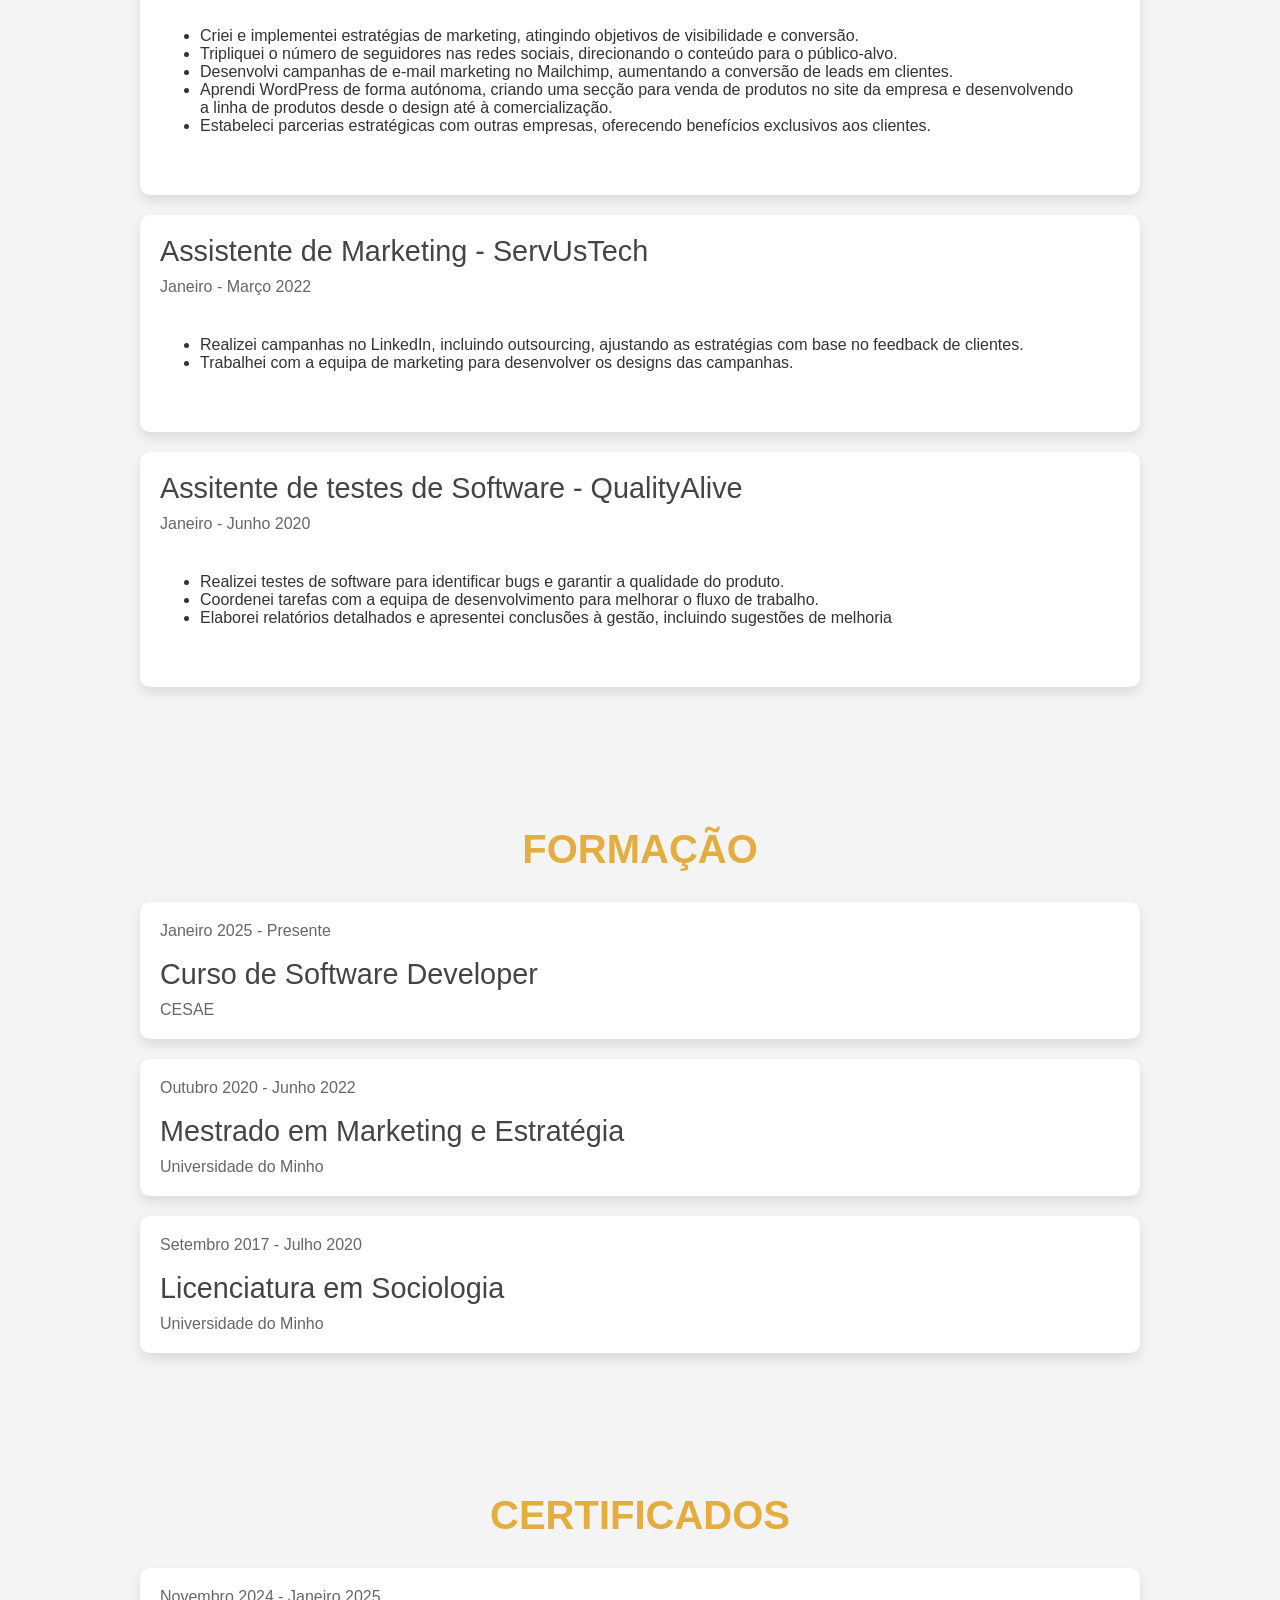
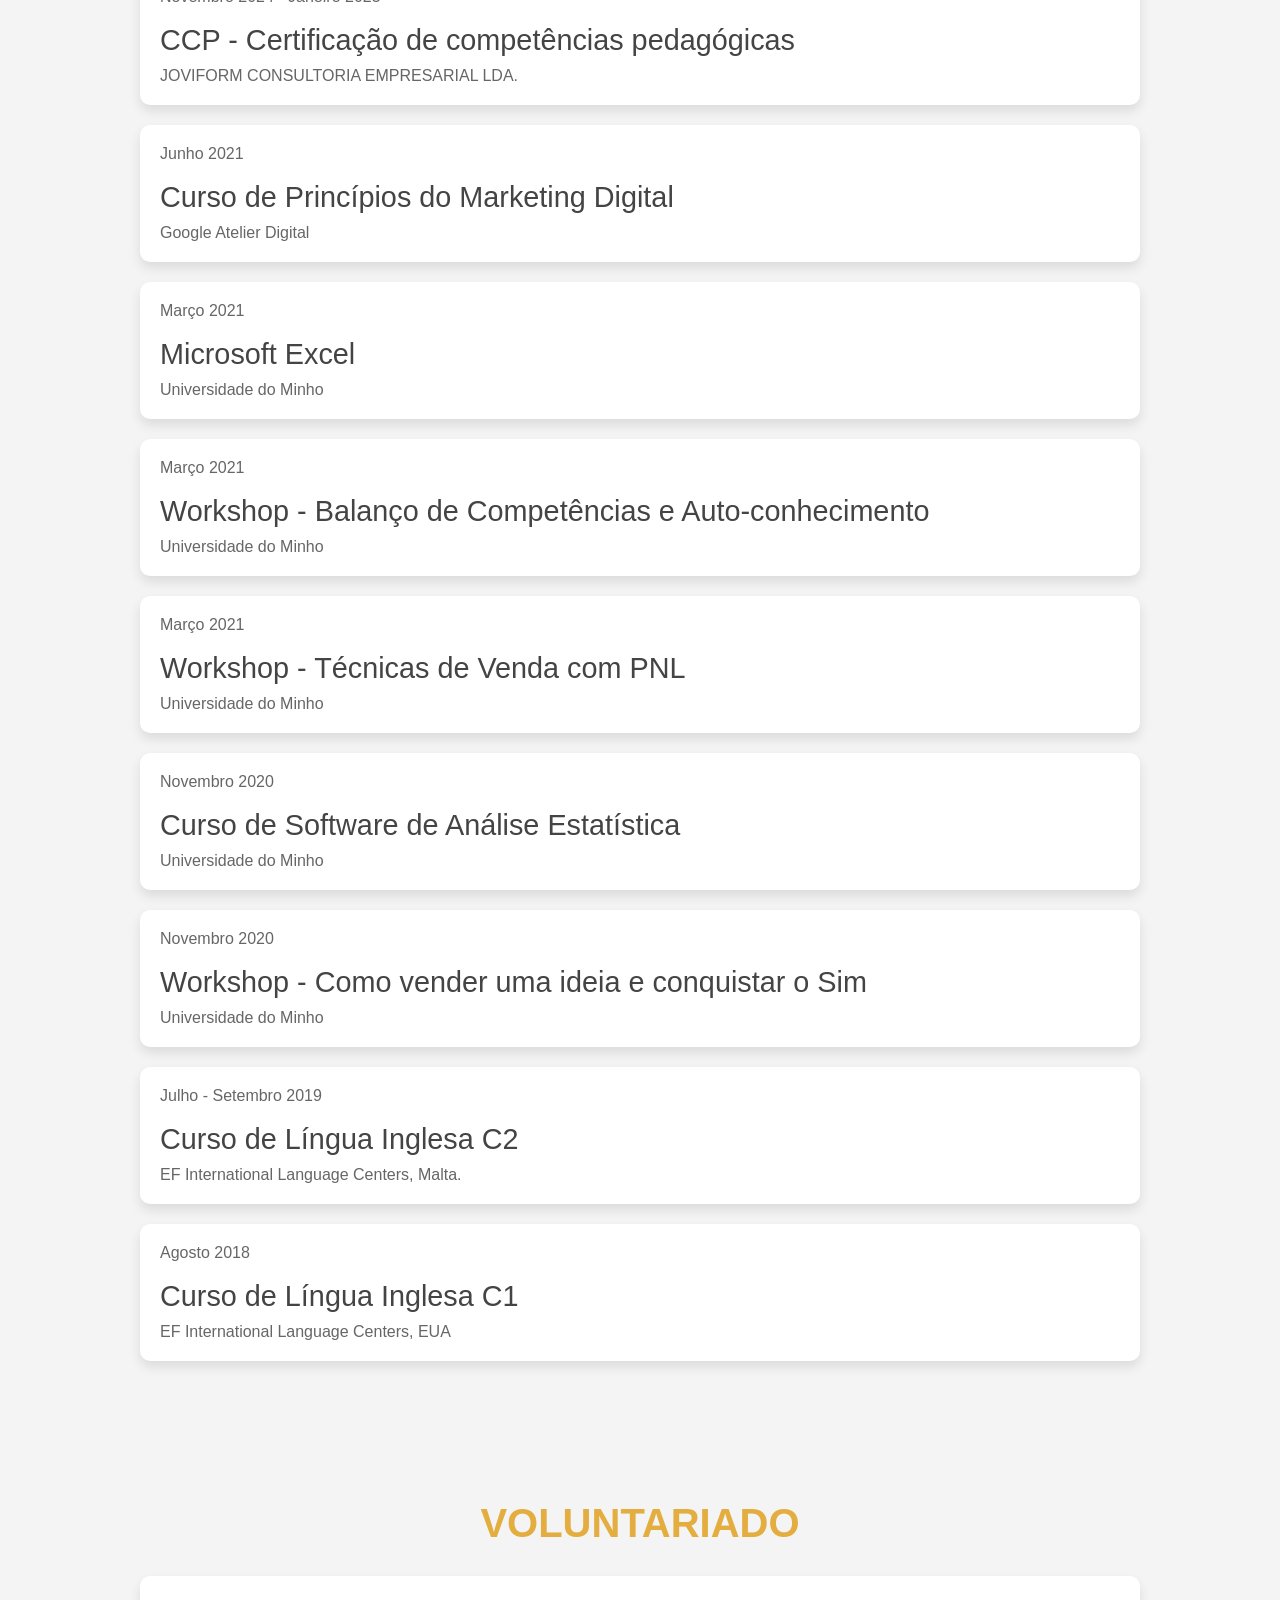
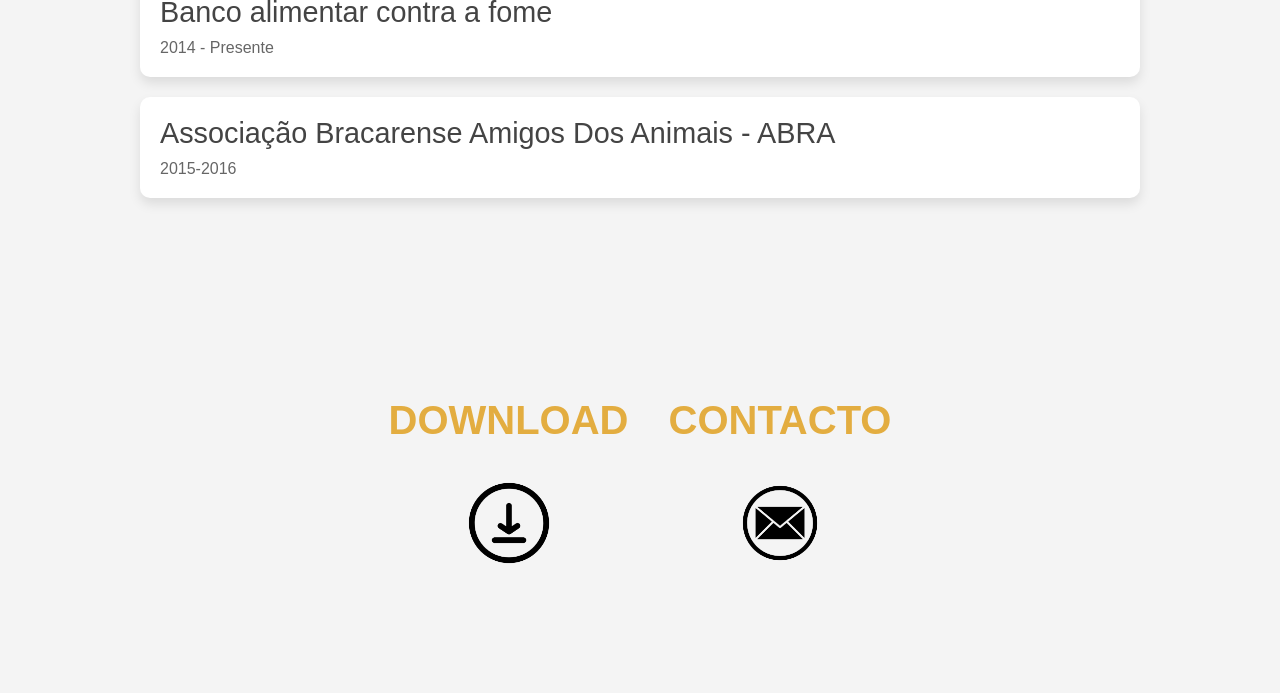
==== commit ab2cca62: "atualizacao" ====
--- a/index.html
+++ b/index.html
@@ -62,17 +62,14 @@
             <img src="images/IMG_7107.jpg" alt="Foto">
             <br>
             <h2>Sobre Mim</h2>
-            <p>Sou movida pelo desejo de fazer a diferença, tanto no meu trabalho como no mundo. Adoro aprender de forma
-                contínua e acredito no poder da criatividade para conectar, inspirar e resolver problemas. O marketing é
-                a minha paixão porque combina a arte da comunicação com a ciência de compreender e atender às
-                necessidades das pessoas. Para mim, trata-se de criar estratégias e proporcionar experiências
-                significativas que contem histórias e toquem as pessoas.
-
-                A minha trajetória levou-me desde o desenvolvimento de estratégias de marketing e gestão de redes
-                sociais até ao teste de softwares e gestão de websites. Ao longo do caminho, ganhei confiança,
-                aperfeiçoei as minhas habilidades organizacionais e abracei o desafio de desempenhar várias funções.
-                Estou sempre à procura de mais aprendizagem e crescimento. O meu objetivo é contribuir para equipas
-                inspiradoras, colaborar com marcas impactantes e desafiar-me constantemente a alcançar novos resultados.
+            <p>Gosto de arregaçar as mangas, vestir a camisola e fazer acontecer. Gosto de trabalhar, aprender e sentir
+                que estou a contribuir. Sinto-me realizada quando faço parte de equipas
+                empenhadas, onde há espaço para crescer, colaborar e criar impacto. Tenho uma enorme curiosidade e estou
+                sempre à procura de novos desafios. Nunca estive parada, porque aprender e evoluir é parte da minha
+                essência. Ao longo do meu percurso, fui ganhando versatilidade, confiança e uma grande capacidade de
+                adaptação. Acima de tudo, acredito no poder do trabalho bem feito, com propósito, criatividade e
+                dedicação. Neste momento, estou à procura de uma nova oportunidade que me continue a desafiar e me
+                permita evoluir.
             </p>
         </div>
     </section>
@@ -110,7 +107,14 @@
                 <h3>Assitente de testes de Software - QualityAlive</h3>
                 <p>Janeiro - Junho 2020</p>
                 <ul>
-                    <li>Testes de software.</li>
+                    <li>Realizei testes de software para identificar bugs e garantir a qualidade do produto.</li>
+
+                    <li>Coordenei tarefas com a equipa de desenvolvimento para melhorar o fluxo de trabalho.</li>
+
+                    <li> Elaborei relatórios detalhados e apresentei conclusões à gestão, incluindo sugestões de
+                        melhoria</li>
+
+
                 </ul>
             </div>
         </div>
@@ -217,33 +221,34 @@
         </div>
     </section>
 
+
     <section id="download">
-        <div class="content">
-            <h2>Download</h2>
-        </div>
-        <div class="download">
-            <a href="documentos/CVPT - Viviane Dias.pdf" download="VivianeDiasCV.pdf">
-                <img src="images/3554029-200.png" alt="Botão de Download" class="download-img">
-            </a>
-            </a>
-        </div>
-
-    </section>
-
-
-    <section id="contacto">
-        <h2>Contacto</h2>
-        <div class="caixa">
-            <br>
-            <h3>Enviar e-mail:</h3>
-            <br>
-            <form action="mailto:vivianefreitasdias@hotmail.com" method="post" enctype="text/plain">
-                <div class="button-container">
-                    <input type="submit" value="Enviar">
+        <section id="contacto">
+            <div class="contactodownload">
+                <div class="box">
+                    <h2>Download</h2>
+                    <a href="documentos/CVPT - Viviane Dias.pdf" download="VivianeDiasCV.pdf">
+                        <img src="images/3554029-200.png" alt="Botão de Download" class="download-img">
+                    </a>
                 </div>
-            </form>
-        </div>
-    </section>
+
+                <div class="box">
+                    <h2>Contacto</h2>
+                    <a href="mailto:vivianefreitasdias@hotmail.com">
+                        <img src="images/email-icon.png" alt="Botão de Email" class="download-img">
+                    </a>
+                </div>
+            </div>
+        </section>
+    </section>
+
+
+
+
+
+
+
+
 
     <footer>
         <a href="#inicio" class="back-to-top">↑</a>
--- a/Css.css
+++ b/Css.css
@@ -120,10 +120,12 @@
 }
 
 section h2 {
+    font-family: "Poiret One", sans-serif;
     text-align: center;
     font-size: 2.5rem;
     margin-bottom: 30px;
     color: #e3ad40;
+    text-transform: uppercase;
 }
 
 .content {
@@ -154,6 +156,8 @@
 
 
 h3 {
+    
+    font-weight: normal;
     font-size: 1.8rem;
     margin-bottom: 10px;
     color: #444;
@@ -170,7 +174,7 @@
 
 
 .download-img {
-    transition: transform 0.3s ease-in-out;
+    transition: transform 0.3s ease-in-out, filter 0.3s ease;
     width: 100px;
     height: 100px;
     border-radius: 50%;
@@ -183,19 +187,12 @@
 
 .download-img:hover {
     transform: scale(1.1);
-}
-
-input[type=text],
-input[type=email],
-textarea {
-    width: 100%;
-    padding: 12px;
-    border: 1px solid #ccc;
-    border-radius: 4px;
-    box-sizing: border-box;
-    margin-top: 6px;
-    margin-bottom: 16px;
-    resize: vertical;
+        filter: brightness(0) saturate(100%) sepia(100%) hue-rotate(20deg) brightness(1.2);
+      
+}
+
+table{
+
 }
 
 input[type=submit] {
@@ -252,4 +249,19 @@
 
 .back-to-top:hover {
     color: #FFD700;
-}+}
+
+
+.contactodownload {
+    display: flex;
+    justify-content: center;
+    align-items: flex-start;
+    gap: 40px; /* Ajuste esse valor para mais ou menos espaço entre os elementos */
+}
+
+.box {
+    text-align: center;
+}
+
+
+
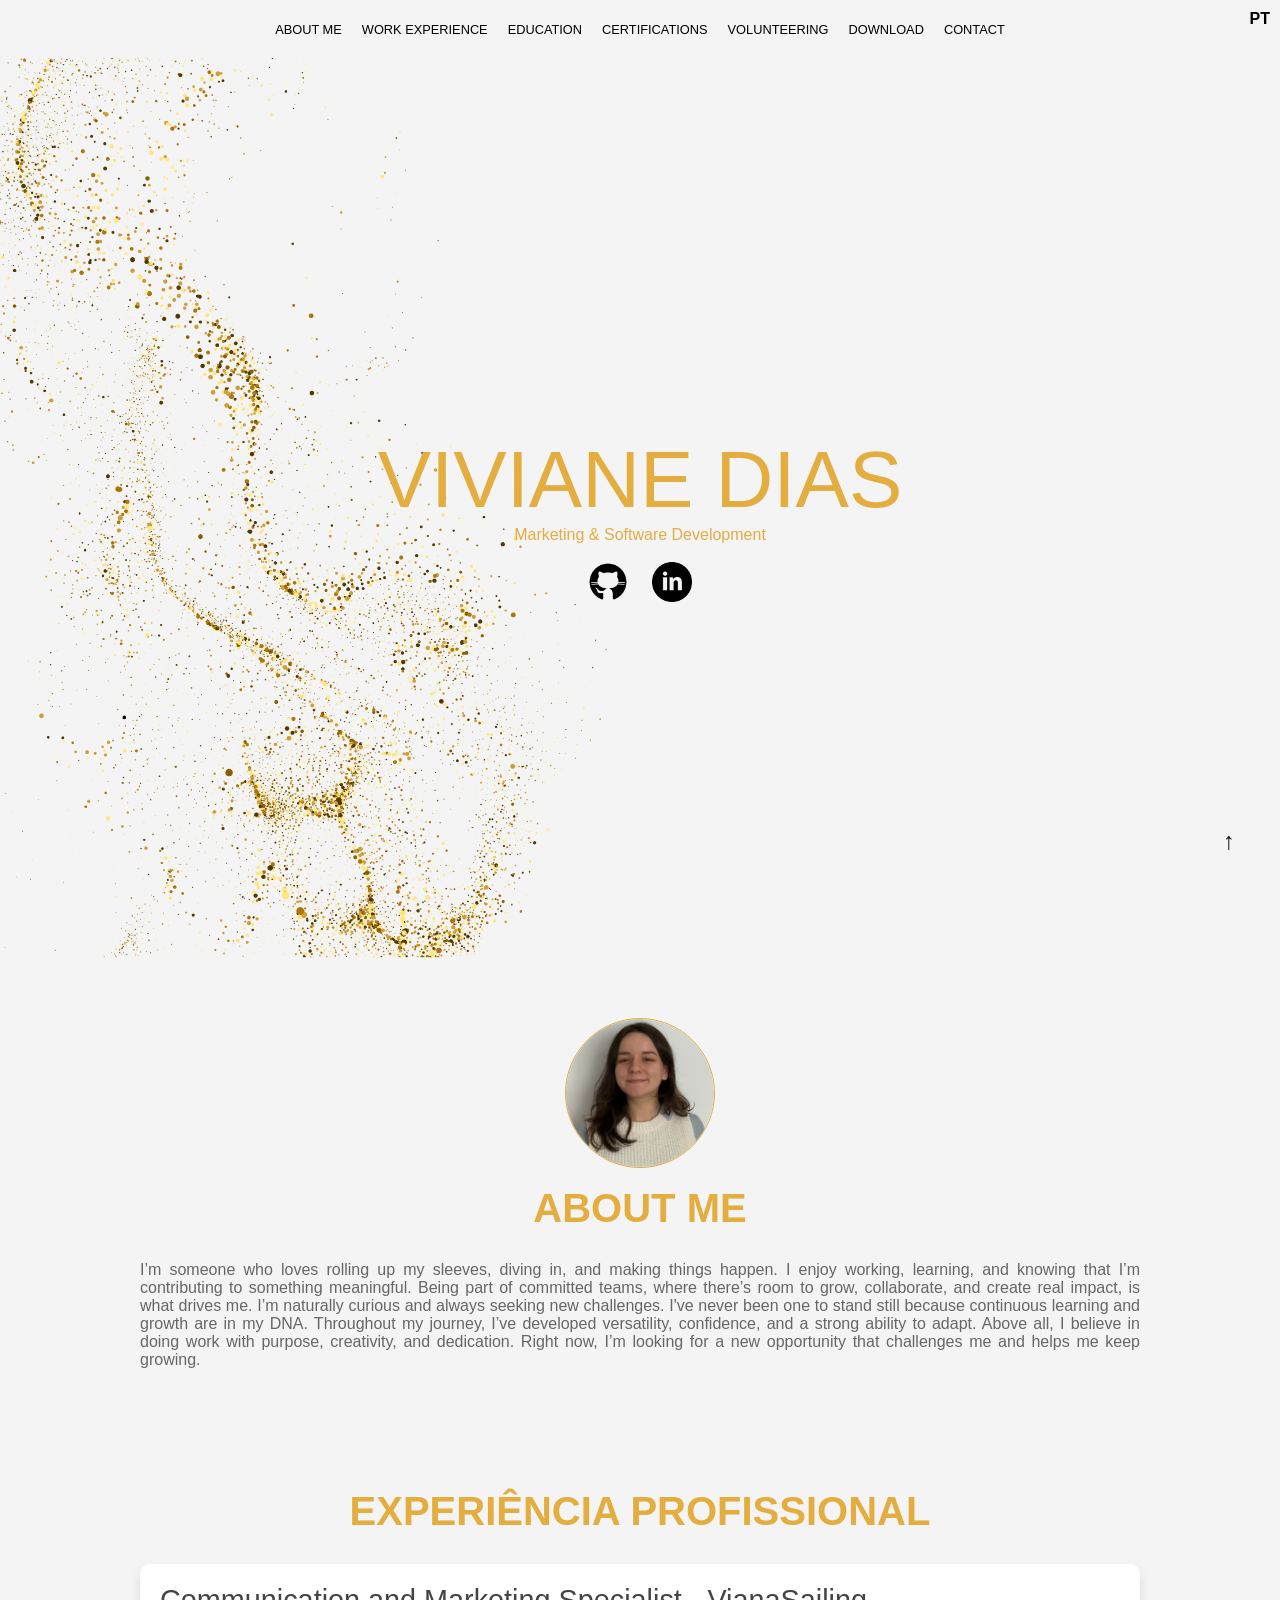
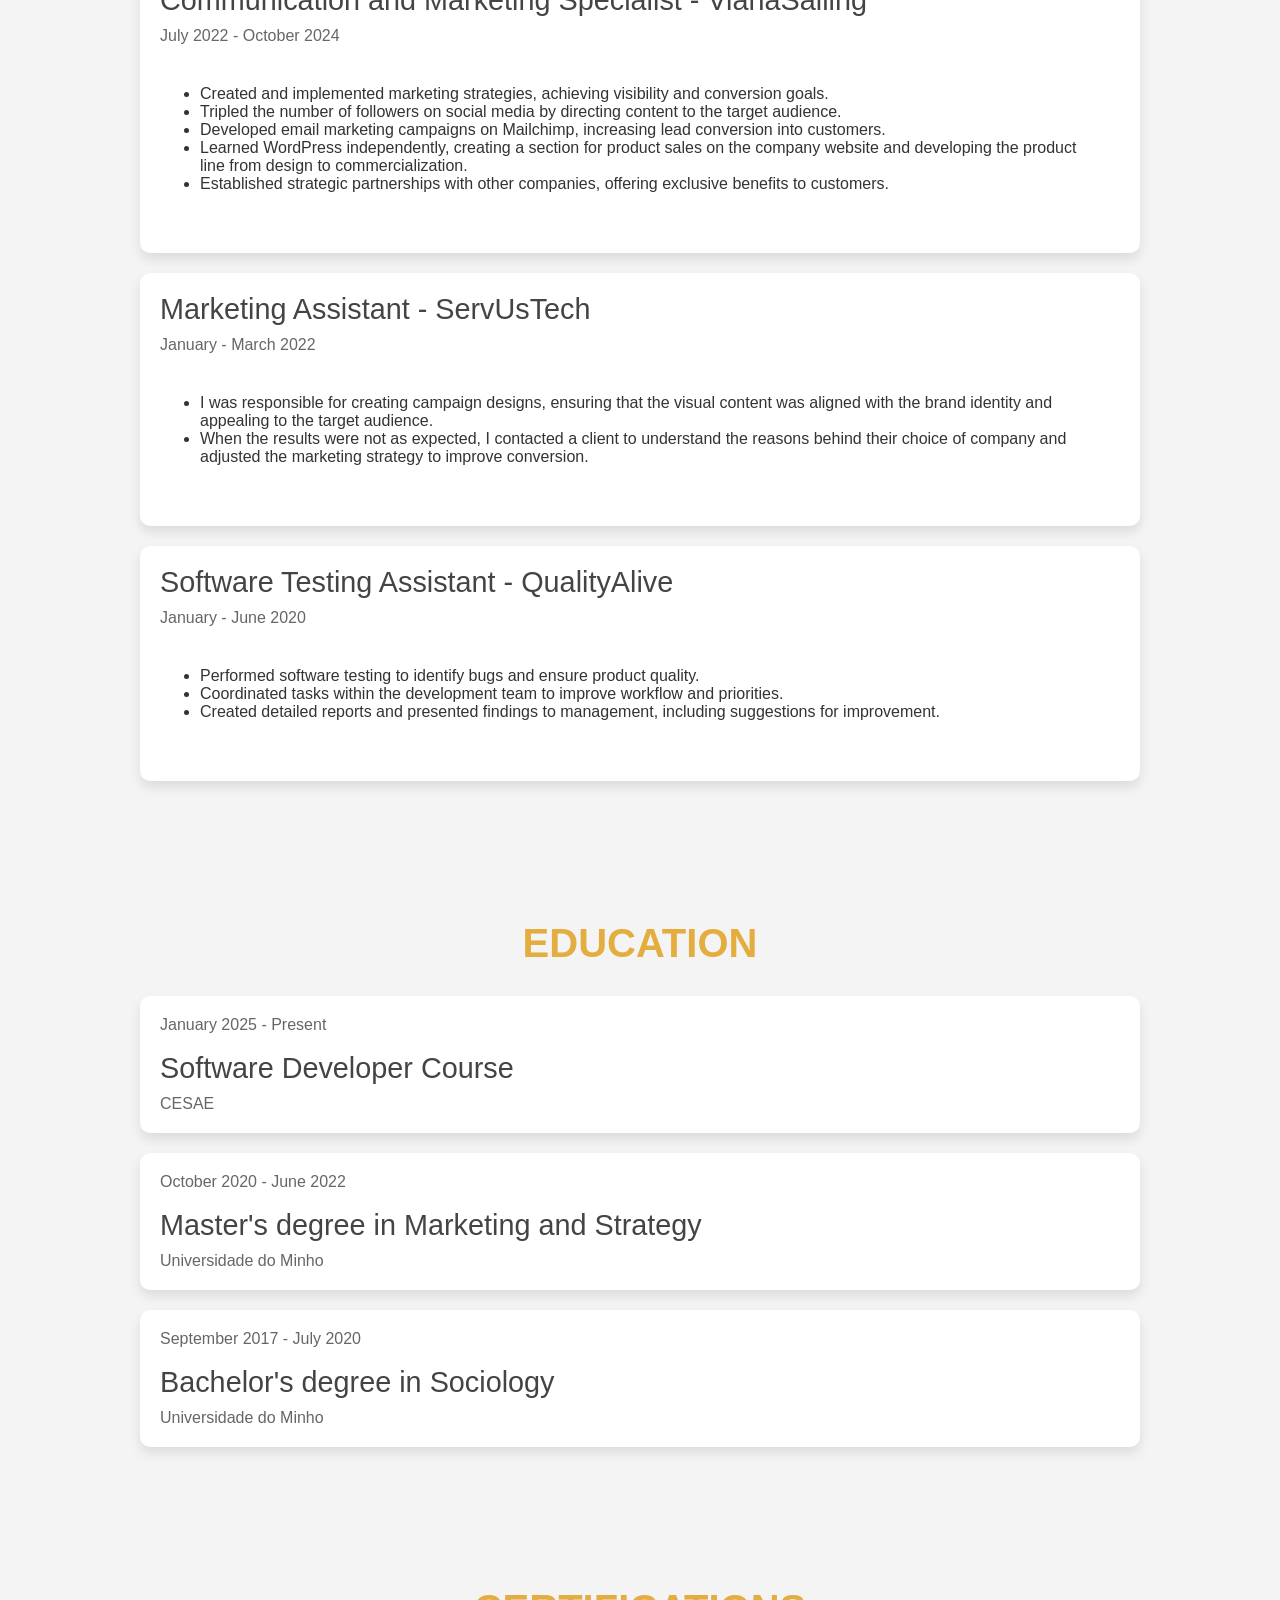
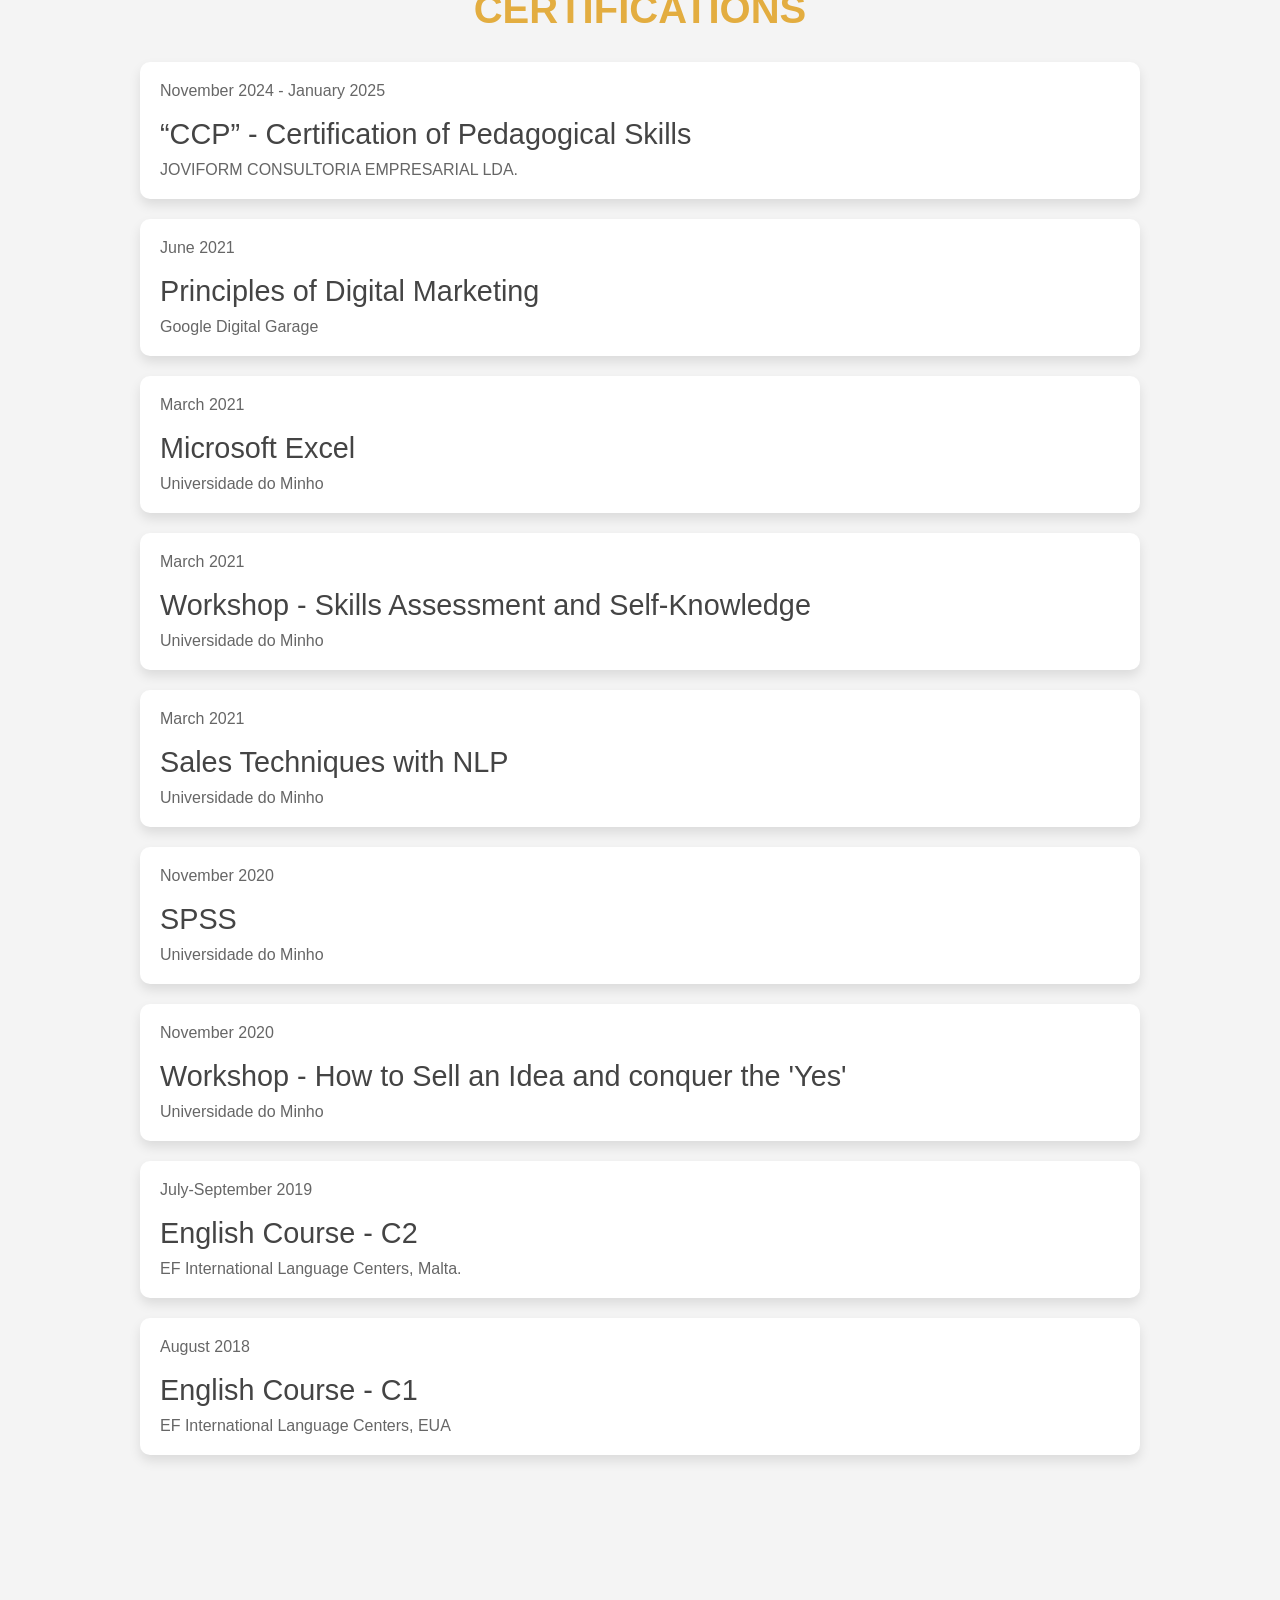
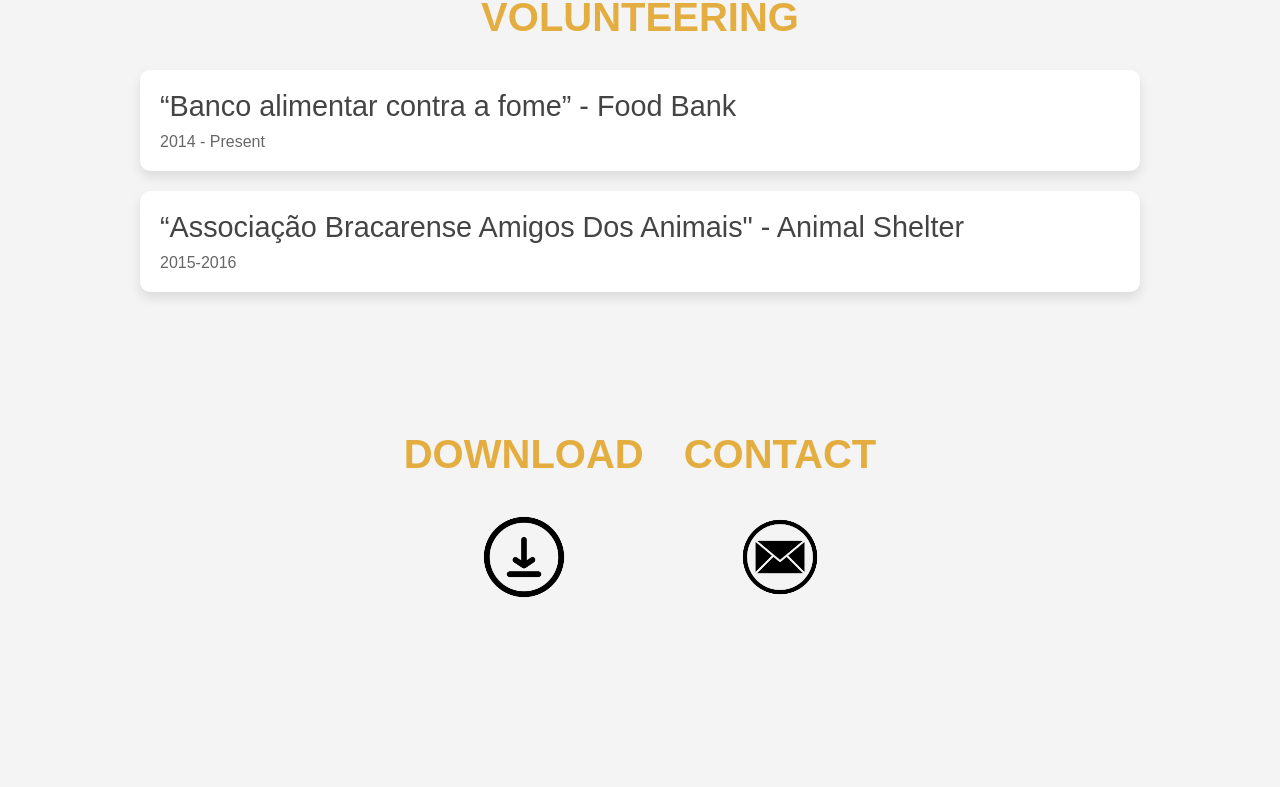
==== commit 0454f009: "englishAsIndex" ====
--- a/index.html
+++ b/index.html
@@ -4,6 +4,7 @@
 <head>
     <meta charset="UTF-8">
     <meta name="viewport" content="width=device-width, initial-scale=1.0">
+   
     <title>Currículo - Viviane Dias</title>
     <link rel="shortcut icon" type="imagex/png" href="images/D__2_-removebg-preview.ico">
 
@@ -15,27 +16,22 @@
 </head>
 
 <body>
-
-
-
     <header>
         <nav>
             <ul>
-                <li><a href="#sobre">Sobre Mim</a></li>
-                <li><a href="#experiencia">Experiência</a></li>
-                <li><a href="#educacao">Formação</a></li>
-                <li><a href="#certificados">Certificados</a></li>
-                <li><a href="#voluntariado">Voluntariado</a></li>
+                <li><a href="#sobre">About Me</a></li>
+                <li><a href="#experiencia">Work Experience</a></li>
+                <li><a href="#educacao">Education</a></li>
+                <li><a href="#certificados">Certifications</a></li>
+                <li><a href="#voluntariado">Volunteering</a></li>
                 <li><a href="#download">Download</a></li>
-                <li><a href="#contacto">Contacto</a></li>
+                <li><a href="#contacto">Contact</a></li>
                 <div class="language-switcher">
-                    <a href="index_EN.html">EN</a>
+                    <a href="index_PT.html">PT</a>
                 </div>
             </ul>
         </nav>
     </header>
-
-
 
     <section id="inicio">
         <div class="container">
@@ -61,16 +57,13 @@
         <div class="content">
             <img src="images/IMG_7107.jpg" alt="Foto">
             <br>
-            <h2>Sobre Mim</h2>
-            <p>Gosto de arregaçar as mangas, vestir a camisola e fazer acontecer. Gosto de trabalhar, aprender e sentir
-                que estou a contribuir. Sinto-me realizada quando faço parte de equipas
-                empenhadas, onde há espaço para crescer, colaborar e criar impacto. Tenho uma enorme curiosidade e estou
-                sempre à procura de novos desafios. Nunca estive parada, porque aprender e evoluir é parte da minha
-                essência. Ao longo do meu percurso, fui ganhando versatilidade, confiança e uma grande capacidade de
-                adaptação. Acima de tudo, acredito no poder do trabalho bem feito, com propósito, criatividade e
-                dedicação. Neste momento, estou à procura de uma nova oportunidade que me continue a desafiar e me
-                permita evoluir.
-            </p>
+            <h2>About Me</h2>
+            <p>I’m someone who loves rolling up my sleeves, diving in, and making things happen. I enjoy working,
+                learning, and knowing that I’m contributing to something meaningful. Being part of committed teams,
+                where there’s room to grow, collaborate, and create real impact, is what drives me. I’m naturally
+                curious and always seeking new challenges. I've never been one to stand still because continuous learning
+                and growth are in my DNA. Throughout my journey, I’ve developed versatility, confidence, and a strong
+                ability to adapt. Above all, I believe in doing work with purpose, creativity, and dedication. Right now, I’m looking for a new opportunity that challenges me and helps me keep growing. </p>
         </div>
     </section>
 
@@ -79,42 +72,39 @@
         <div class="content">
             <h2>Experiência Profissional</h2>
             <div class="item">
-                <h3>Técnica de Comunicação e Marketing - VianaSailing</h3>
-                <p>Julho 2022 - Outubro 2024</p>
+                <h3>Communication and Marketing Specialist - VianaSailing</h3>
+                <p>July 2022 - October 2024</p>
                 <ul>
-                    <li>Criei e implementei estratégias de marketing, atingindo objetivos de visibilidade e conversão.
+                    <li>Created and implemented marketing strategies, achieving visibility and conversion goals.</li>
+                    <li>Tripled the number of followers on social media by directing content to the target audience.
                     </li>
-                    <li>Tripliquei o número de seguidores nas redes sociais, direcionando o conteúdo para o
-                        público-alvo.</li>
-                    <li>Desenvolvi campanhas de e-mail marketing no Mailchimp, aumentando a conversão de leads em
-                        clientes.</li>
-                    <li>Aprendi WordPress de forma autónoma, criando uma secção para venda de produtos no site da
-                        empresa e desenvolvendo a linha de produtos desde o design até à comercialização.</li>
-                    <li>Estabeleci parcerias estratégicas com outras empresas, oferecendo benefícios exclusivos aos
-                        clientes.</li>
+                    <li>Developed email marketing campaigns on Mailchimp, increasing lead conversion into customers.
+                    </li>
+                    <li>Learned WordPress independently, creating a section for product sales on the company website and
+                        developing the product line from design to commercialization.</li>
+                    <li>Established strategic partnerships with other companies, offering exclusive benefits to
+                        customers.</li>
                 </ul>
             </div>
             <div class="item">
-                <h3>Assistente de Marketing - ServUsTech</h3>
-                <p>Janeiro - Março 2022</p>
+                <h3>Marketing Assistant - ServUsTech</h3>
+                <p>January - March 2022</p>
                 <ul>
-                    <li>Realizei campanhas no LinkedIn, incluindo outsourcing, ajustando as estratégias com base no
-                        feedback de clientes.</li>
-                    <li>Trabalhei com a equipa de marketing para desenvolver os designs das campanhas.</li>
+                    <li>I was responsible for creating campaign designs, ensuring that the visual content was aligned
+                        with the brand identity and appealing to the target audience.</li>
+                    <li>When the results were not as expected, I contacted a client to understand the reasons behind
+                        their choice of company and adjusted the marketing strategy to improve conversion.</li>
                 </ul>
             </div>
             <div class="item">
-                <h3>Assitente de testes de Software - QualityAlive</h3>
-                <p>Janeiro - Junho 2020</p>
+                <h3>Software Testing Assistant - QualityAlive</h3>
+                <p>January - June 2020</p>
                 <ul>
-                    <li>Realizei testes de software para identificar bugs e garantir a qualidade do produto.</li>
-
-                    <li>Coordenei tarefas com a equipa de desenvolvimento para melhorar o fluxo de trabalho.</li>
-
-                    <li> Elaborei relatórios detalhados e apresentei conclusões à gestão, incluindo sugestões de
-                        melhoria</li>
-
-
+                    <li>Performed software testing to identify bugs and ensure product quality.</li>
+
+                        <li>Coordinated tasks within the development team to improve workflow and priorities.</li>
+                        
+                        <li>Created detailed reports and presented findings to management, including suggestions for improvement.</li>
                 </ul>
             </div>
         </div>
@@ -122,25 +112,23 @@
 
     <section id="educacao">
         <div class="content">
-            <h2>Formação</h2>
-            <div class="item">
-                <p>Janeiro 2025 - Presente</p>
-                <br>
-                <h3>Curso de Software Developer</h3>
+            <h2>Education</h2>
+            <div class="item">
+                <p>January 2025 - Present</p>
+                <br>
+                <h3>Software Developer Course</h3>
                 <p>CESAE</p>
-
-
-            </div>
-            <div class="item">
-                <p>Outubro 2020 - Junho 2022</p>
-                <br>
-                <h3>Mestrado em Marketing e Estratégia</h3>
-                <p>Universidade do Minho</p>
-            </div>
-            <div class="item">
-                <p>Setembro 2017 - Julho 2020</p>
-                <br>
-                <h3>Licenciatura em Sociologia</h3>
+            </div>
+            <div class="item">
+                <p>October 2020 - June 2022</p>
+                <br>
+                <h3>Master's degree in Marketing and Strategy</h3>
+                <p>Universidade do Minho</p>
+            </div>
+            <div class="item">
+                <p>September 2017 - July 2020</p>
+                <br>
+                <h3>Bachelor's degree in Sociology</h3>
                 <p>Universidade do Minho</p>
             </div>
         </div>
@@ -149,59 +137,59 @@
 
     <section id="certificados">
         <div class="content">
-            <h2>Certificados</h2>
-            <div class="item">
-                <p>Novembro 2024 - Janeiro 2025</p>
-                <br>
-                <h3>CCP - Certificação de competências pedagógicas</h3>
+            <h2>Certifications</h2>
+            <div class="item">
+                <p>November 2024 - January 2025</p>
+                <br>
+                <h3>“CCP” - Certification of Pedagogical Skills </h3>
                 <p>JOVIFORM CONSULTORIA EMPRESARIAL LDA.</p>
             </div>
             <div class="item">
-                <p>Junho 2021</p>
-                <br>
-                <h3>Curso de Princípios do Marketing Digital </h3>
-                <p>Google Atelier Digital</p>
-            </div>
-            <div class="item">
-                <p>Março 2021</p>
+                <p>June 2021</p>
+                <br>
+                <h3>Principles of Digital Marketing</h3>
+                <p>Google Digital Garage</p>
+            </div>
+            <div class="item">
+                <p>March 2021</p>
                 <br>
                 <h3>Microsoft Excel</h3>
                 <p>Universidade do Minho</p>
             </div>
             <div class="item">
-                <p>Março 2021</p>
-                <br>
-                <h3>Workshop - Balanço de Competências e Auto-conhecimento </h3>
-                <p>Universidade do Minho</p>
-            </div>
-            <div class="item">
-                <p>Março 2021</p>
-                <br>
-                <h3>Workshop - Técnicas de Venda com PNL</h3>
-                <p>Universidade do Minho</p>
-            </div>
-            <div class="item">
-                <p>Novembro 2020</p>
-                <br>
-                <h3>Curso de Software de Análise Estatística</h3>
-                <p>Universidade do Minho</p>
-            </div>
-            <div class="item">
-                <p>Novembro 2020</p>
-                <br>
-                <h3>Workshop - Como vender uma ideia e conquistar o Sim</h3>
-                <p>Universidade do Minho</p>
-            </div>
-            <div class="item">
-                <p>Julho - Setembro 2019</p>
-                <br>
-                <h3>Curso de Língua Inglesa C2</h3>
+                <p>March 2021</p>
+                <br>
+                <h3>Workshop - Skills Assessment and Self-Knowledge</h3>
+                <p>Universidade do Minho</p>
+            </div>
+            <div class="item">
+                <p>March 2021</p>
+                <br>
+                <h3>Sales Techniques with NLP</h3>
+                <p>Universidade do Minho</p>
+            </div>
+            <div class="item">
+                <p>November 2020</p>
+                <br>
+                <h3>SPSS</h3>
+                <p>Universidade do Minho</p>
+            </div>
+            <div class="item">
+                <p>November 2020</p>
+                <br>
+                <h3>Workshop - How to Sell an Idea and conquer the 'Yes'</h3>
+                <p>Universidade do Minho</p>
+            </div>
+            <div class="item">
+                <p>July-September 2019</p>
+                <br>
+                <h3>English Course - C2</h3>
                 <p>EF International Language Centers, Malta.</p>
             </div>
             <div class="item">
-                <p>Agosto 2018</p>
-                <br>
-                <h3>Curso de Língua Inglesa C1</h3>
+                <p>August 2018</p>
+                <br>
+                <h3>English Course - C1</h3>
                 <p>EF International Language Centers, EUA</p>
             </div>
         </div>
@@ -209,50 +197,44 @@
 
     <section id="voluntariado">
         <div class="content">
-            <h2>Voluntariado</h2>
-            <div class="item">
-                <h3>Banco alimentar contra a fome</h3>
-                <p>2014 - Presente</p>
-            </div>
-            <div class="item">
-                <h3>Associação Bracarense Amigos Dos Animais - ABRA</h3>
+            <h2>Volunteering</h2>
+            <div class="item">
+                <h3>“Banco alimentar contra a fome” - Food Bank</h3>
+                <p>2014 - Present</p>
+            </div>
+            <div class="item">
+                <h3>“Associação Bracarense Amigos Dos Animais" - Animal Shelter</h3>
                 <p>2015-2016</p>
             </div>
         </div>
-    </section>
-
-
-    <section id="download">
-        <section id="contacto">
-            <div class="contactodownload">
-                <div class="box">
-                    <h2>Download</h2>
-                    <a href="documentos/CVPT - Viviane Dias.pdf" download="VivianeDiasCV.pdf">
-                        <img src="images/3554029-200.png" alt="Botão de Download" class="download-img">
-                    </a>
+
+        <section id="download">
+            <section id="contacto">
+                <div class="contactodownload">
+                    <div class="box">
+                        <h2>Download</h2>
+                        <a href="documentos/CVEN - Viviane Dias.pdf" download="VivianeDiasCV.pdf">
+                            <img src="images/3554029-200.png" alt="Botão de Download" class="download-img">
+                        </a>
+                    </div>
+
+                    <div class="box">
+                        <h2>Contact</h2>
+                        <a href="mailto:vivianefreitasdias@hotmail.com">
+                            <img src="images/email-icon.png" alt="Botão de Email" class="download-img">
+                        </a>
+                    </div>
                 </div>
-
-                <div class="box">
-                    <h2>Contacto</h2>
-                    <a href="mailto:vivianefreitasdias@hotmail.com">
-                        <img src="images/email-icon.png" alt="Botão de Email" class="download-img">
-                    </a>
-                </div>
-            </div>
+            </section>
         </section>
-    </section>
-
-
-
-
-
-
-
-
-
-    <footer>
-        <a href="#inicio" class="back-to-top">↑</a>
-    </footer>
+
+
+
+
+
+        <footer>
+            <a href="#inicio" class="back-to-top">↑</a>
+        </footer>
 
 </body>
 
--- a/Css.css
+++ b/Css.css
@@ -26,7 +26,7 @@
 header {
     background-color: #f4f4f4;
     padding: 20px 0;
-    position: fixed;
+    position: sticky;
     top: 0;
     z-index: 1000;
     width: 100%;
@@ -36,6 +36,7 @@
     display: flex;
     justify-content: center;
     list-style: none;
+    flex-wrap: wrap;
 }
 
 nav ul li {
@@ -59,18 +60,20 @@
     background-image: url(images/fundo.png);
     background-size: cover;
     background-position: center;
-    height: 100vh;
+    min-height: 100vh;
     display: flex;
+    flex-direction: column;
     justify-content: center;
     align-items: center;
     text-align: center;
     color: #e3ad40;
-    position: relative;
+    padding: 40px 20px;
 }
 
 .container {
     z-index: 2;
     text-align: center;
+    padding: 0 15px;
 }
 
 .content img {
@@ -78,11 +81,10 @@
     height: 150px;
     border-radius: 50%;
     object-fit: cover;
-    border: 1px solid #e3ad40;
-    justify-content: center;
     display: block;
     margin-left: auto;
     margin-right: auto;
+    border: 1px solid #e3ad40;
 }
 
 .content img:hover {
@@ -114,7 +116,6 @@
     transform: scale(1.2);
 }
 
-
 section {
     padding: 60px 20px;
 }
@@ -135,6 +136,8 @@
 
 p {
     text-align: justify;
+    font-size: 1rem;
+    color: #666;
 }
 
 .item {
@@ -154,9 +157,7 @@
     transform: translateY(-10px);
 }
 
-
 h3 {
-    
     font-weight: normal;
     font-size: 1.8rem;
     margin-bottom: 10px;
@@ -166,12 +167,6 @@
 h4 {
     font-weight: lighter;
 }
-
-p {
-    font-size: 1rem;
-    color: #666;
-}
-
 
 .download-img {
     transition: transform 0.3s ease-in-out, filter 0.3s ease;
@@ -179,7 +174,6 @@
     height: 100px;
     border-radius: 50%;
     object-fit: cover;
-    justify-content: center;
     display: block;
     margin-left: auto;
     margin-right: auto;
@@ -187,12 +181,7 @@
 
 .download-img:hover {
     transform: scale(1.1);
-        filter: brightness(0) saturate(100%) sepia(100%) hue-rotate(20deg) brightness(1.2);
-      
-}
-
-table{
-
+    filter: brightness(0) saturate(100%) sepia(100%) hue-rotate(20deg) brightness(1.2);
 }
 
 input[type=submit] {
@@ -224,15 +213,9 @@
     margin-top: 10px;
 }
 
-
 footer {
     text-align: right;
     padding: 20px;
-    position: fixed;
-    bottom: 25px;
-    right: 25px;
-    z-index: 900;
-
 }
 
 label {
@@ -251,17 +234,105 @@
     color: #FFD700;
 }
 
-
 .contactodownload {
     display: flex;
     justify-content: center;
     align-items: flex-start;
-    gap: 40px; /* Ajuste esse valor para mais ou menos espaço entre os elementos */
+    gap: 40px;
 }
 
 .box {
     text-align: center;
 }
 
-
-
+/* ========= Responsive Adjustments ========= */
+
+@media (max-width: 768px) {
+    .headline h1 {
+        font-size: 2.5rem;
+    }
+
+    nav a {
+        color: black;
+        text-decoration: none;
+        font-size: 0.45rem;
+        text-transform: uppercase;
+        transition: color 0.3s ease;
+        font-family: 'Gill Sans', 'Gill Sans MT', Calibri, 'Trebuchet MS', sans-serif;
+    }
+
+    .contactodownload {
+        flex-direction: column;
+        gap: 20px;
+        padding: 0 10px;
+        align-items: center;
+    }
+
+    .item ul {
+        padding: 20px;
+    }
+
+    .language-switcher {
+        top: 5px;
+        right: 5px;
+    }
+
+    .language-switcher a {
+        text-decoration: none;
+        font-size: 0.45girem;
+        color: #000;
+        font-weight: bold;
+    }
+
+    section {
+        padding: 40px 10px;
+    }
+
+    .social-icon {
+        width: 30px;
+        height: 30px;
+    }
+
+    .download-img {
+        width: 80px;
+        height: 80px;
+    }
+
+    footer {
+        position: static;
+        text-align: center;
+        padding: 20px;
+    }
+
+    .container {
+        padding: 0 15px;
+    }
+
+    #inicio {
+        flex-direction: column;
+        min-height: auto;
+        padding: 60px 0;
+        background-position: center;
+        min-height: 100vh;
+        display: flex;
+        flex-direction: column;
+        justify-content: center;
+        align-items: center;
+        text-align: center;
+        color: #e3ad40;
+        padding: 40px 20px;
+    }
+
+    .content {
+        margin-top: 20px;
+    }
+}
+
+@media (min-width: 769px) {
+    footer {
+        position: fixed;
+        bottom: 25px;
+        right: 25px;
+        z-index: 900;
+    }
+}
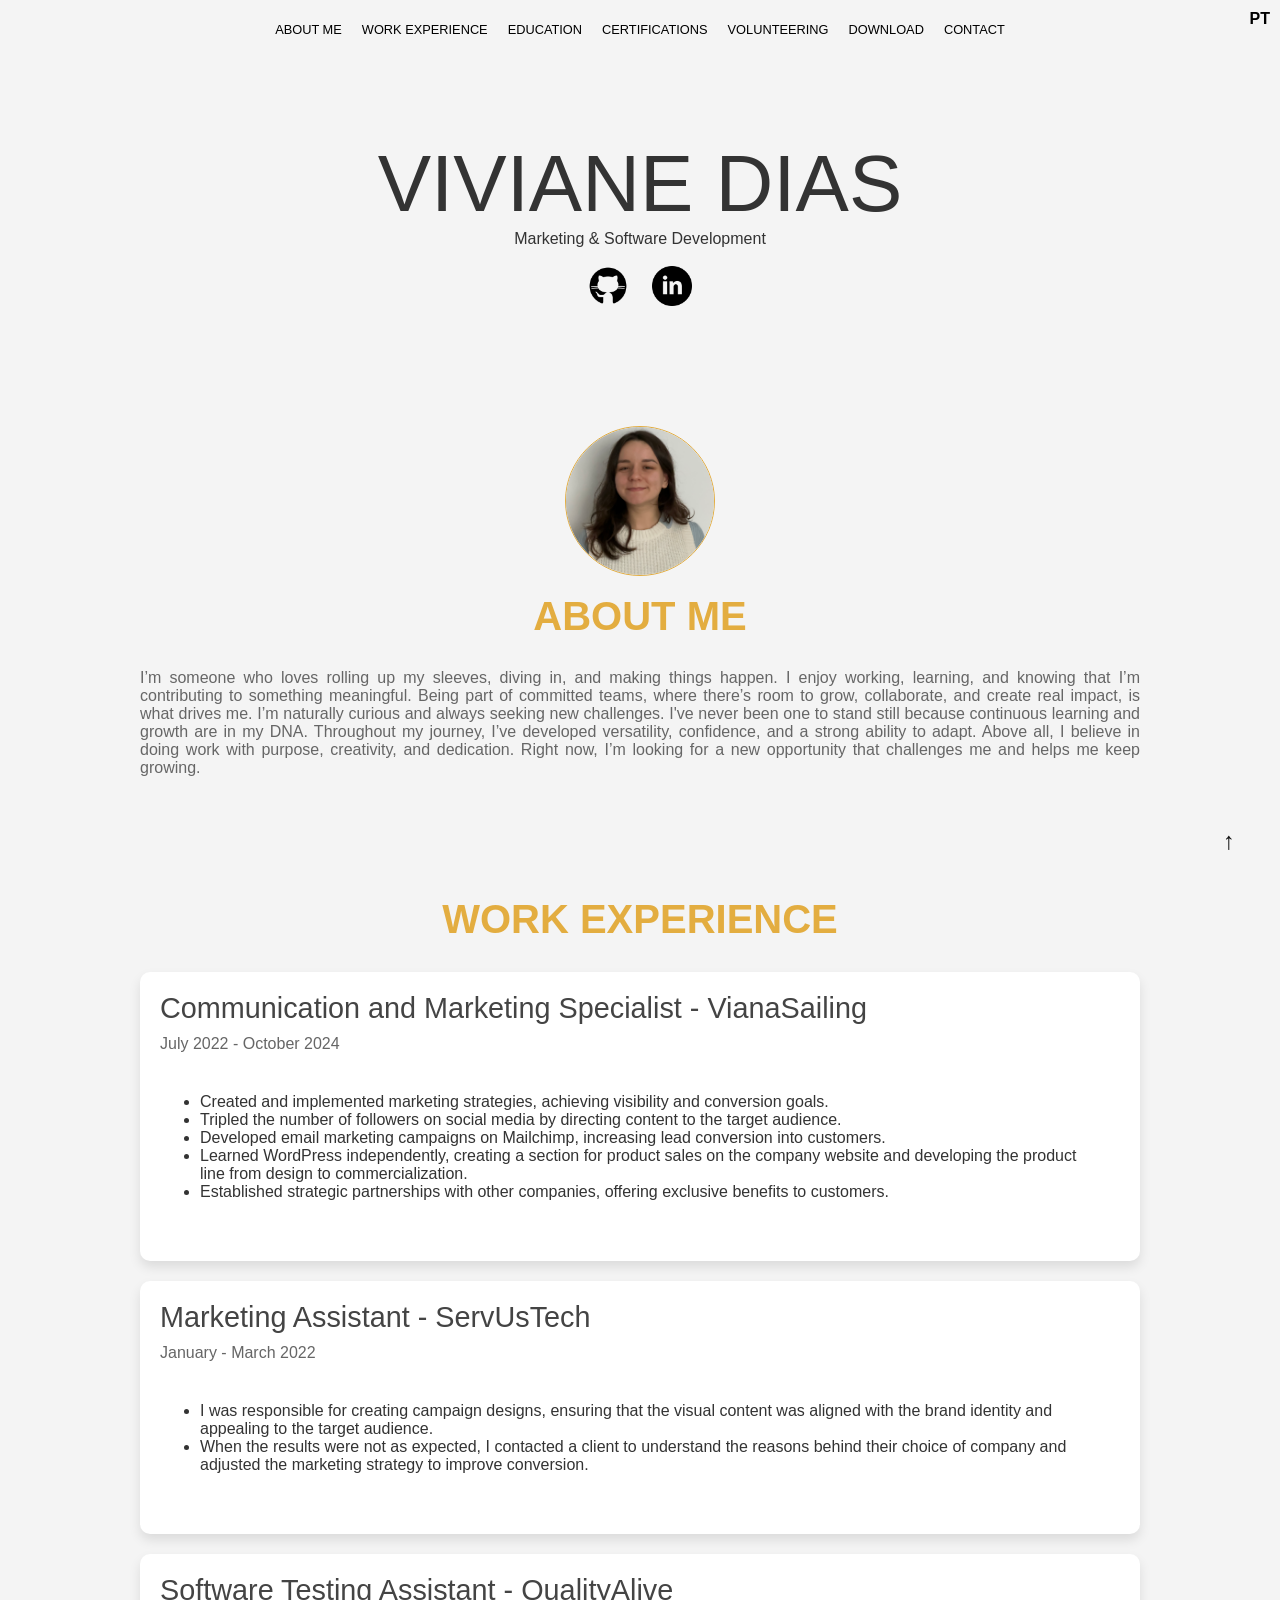
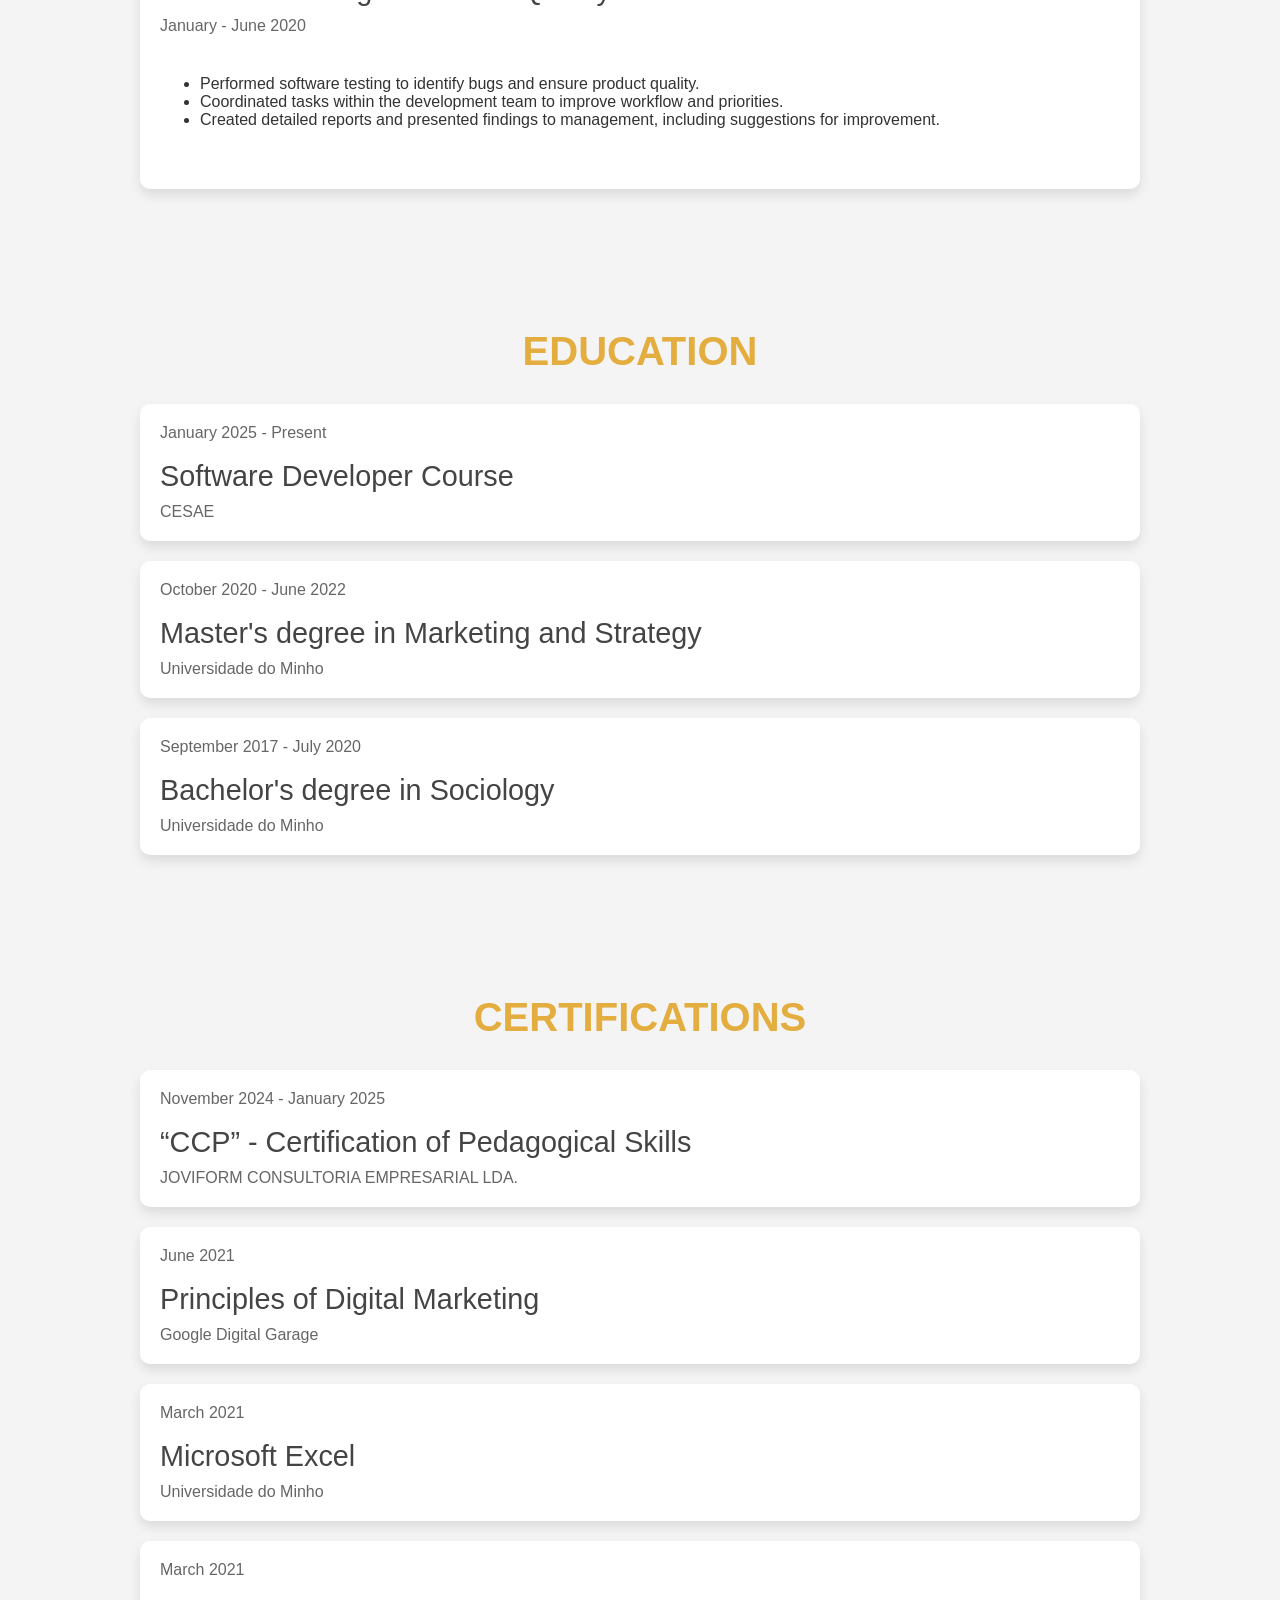
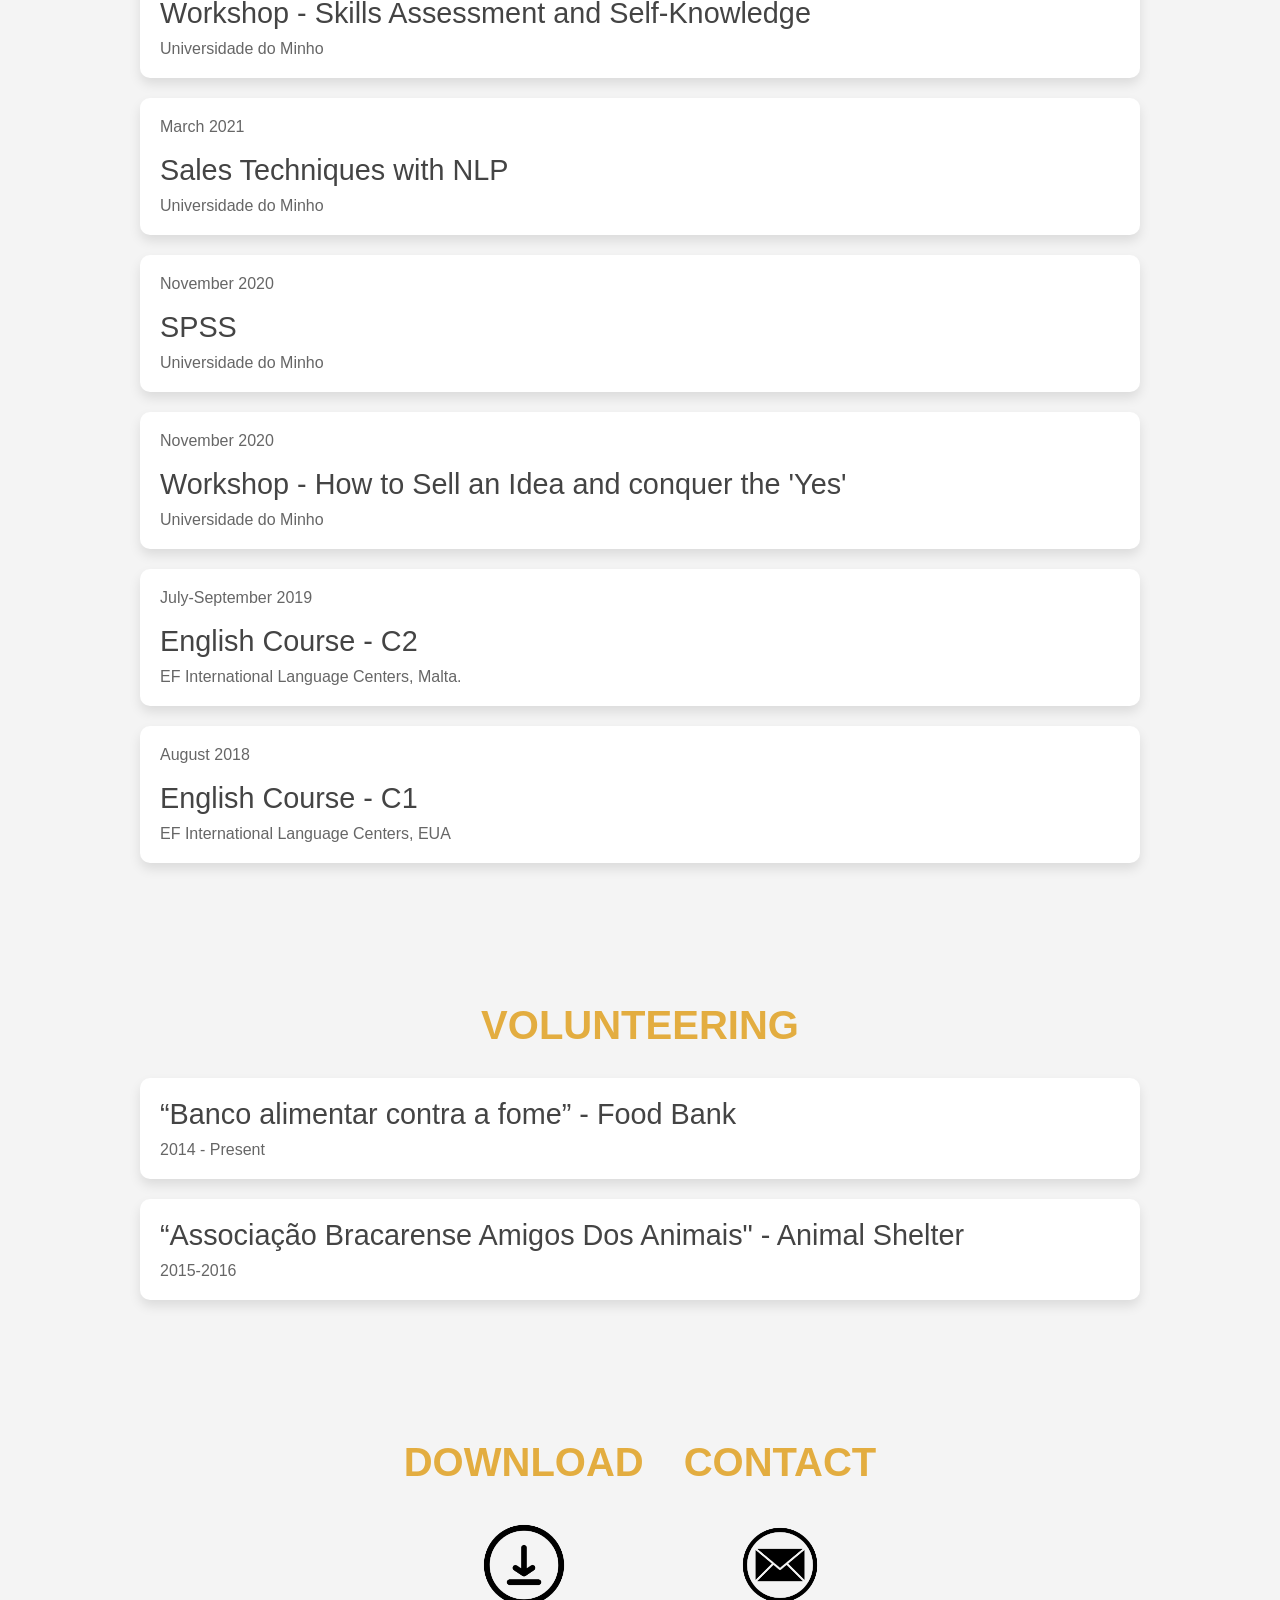
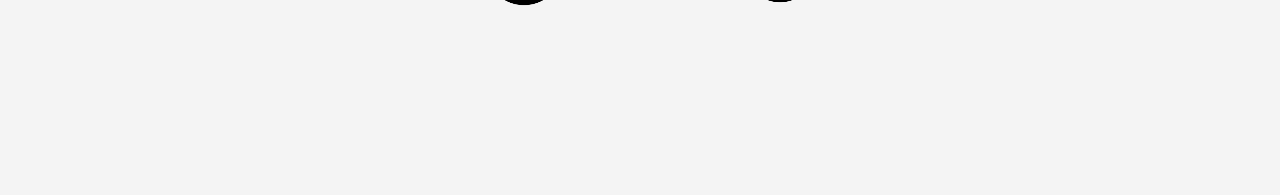
==== commit 8c89c9ec: "Update index.html" ====
--- a/index.html
+++ b/index.html
@@ -5,7 +5,7 @@
     <meta charset="UTF-8">
     <meta name="viewport" content="width=device-width, initial-scale=1.0">
    
-    <title>Currículo - Viviane Dias</title>
+    <title>CV - Viviane Dias</title>
     <link rel="shortcut icon" type="imagex/png" href="images/D__2_-removebg-preview.ico">
 
     <link rel="stylesheet" href="Css.css">
@@ -19,13 +19,13 @@
     <header>
         <nav>
             <ul>
-                <li><a href="#sobre">About Me</a></li>
-                <li><a href="#experiencia">Work Experience</a></li>
-                <li><a href="#educacao">Education</a></li>
-                <li><a href="#certificados">Certifications</a></li>
-                <li><a href="#voluntariado">Volunteering</a></li>
+                <li><a href="#AboutMe">About Me</a></li>
+                <li><a href="#experience">Work Experience</a></li>
+                <li><a href="#education">Education</a></li>
+                <li><a href="#certifications">Certifications</a></li>
+                <li><a href="#volunteering">Volunteering</a></li>
                 <li><a href="#download">Download</a></li>
-                <li><a href="#contacto">Contact</a></li>
+                <li><a href="#contact">Contact</a></li>
                 <div class="language-switcher">
                     <a href="index_PT.html">PT</a>
                 </div>
@@ -33,7 +33,7 @@
         </nav>
     </header>
 
-    <section id="inicio">
+    <section id="landingpage">
         <div class="container">
             <div class="headline">
                 <h1>Viviane Dias</h1>
@@ -53,7 +53,7 @@
     </section>
 
 
-    <section id="sobre">
+    <section id="AboutMe">
         <div class="content">
             <img src="images/IMG_7107.jpg" alt="Foto">
             <br>
@@ -68,9 +68,9 @@
     </section>
 
 
-    <section id="experiencia">
-        <div class="content">
-            <h2>Experiência Profissional</h2>
+    <section id="experience">
+        <div class="content">
+            <h2>Work Experience</h2>
             <div class="item">
                 <h3>Communication and Marketing Specialist - VianaSailing</h3>
                 <p>July 2022 - October 2024</p>
@@ -110,7 +110,7 @@
         </div>
     </section>
 
-    <section id="educacao">
+    <section id="education">
         <div class="content">
             <h2>Education</h2>
             <div class="item">
@@ -135,7 +135,7 @@
     </section>
 
 
-    <section id="certificados">
+    <section id="certifications">
         <div class="content">
             <h2>Certifications</h2>
             <div class="item">
@@ -195,7 +195,7 @@
         </div>
     </section>
 
-    <section id="voluntariado">
+    <section id="volunteering">
         <div class="content">
             <h2>Volunteering</h2>
             <div class="item">
@@ -209,7 +209,7 @@
         </div>
 
         <section id="download">
-            <section id="contacto">
+            <section id="contact">
                 <div class="contactodownload">
                     <div class="box">
                         <h2>Download</h2>
@@ -233,9 +233,9 @@
 
 
         <footer>
-            <a href="#inicio" class="back-to-top">↑</a>
+            <a href="#landingpage" class="back-to-top">↑</a>
         </footer>
 
 </body>
 
-</html>+</html>
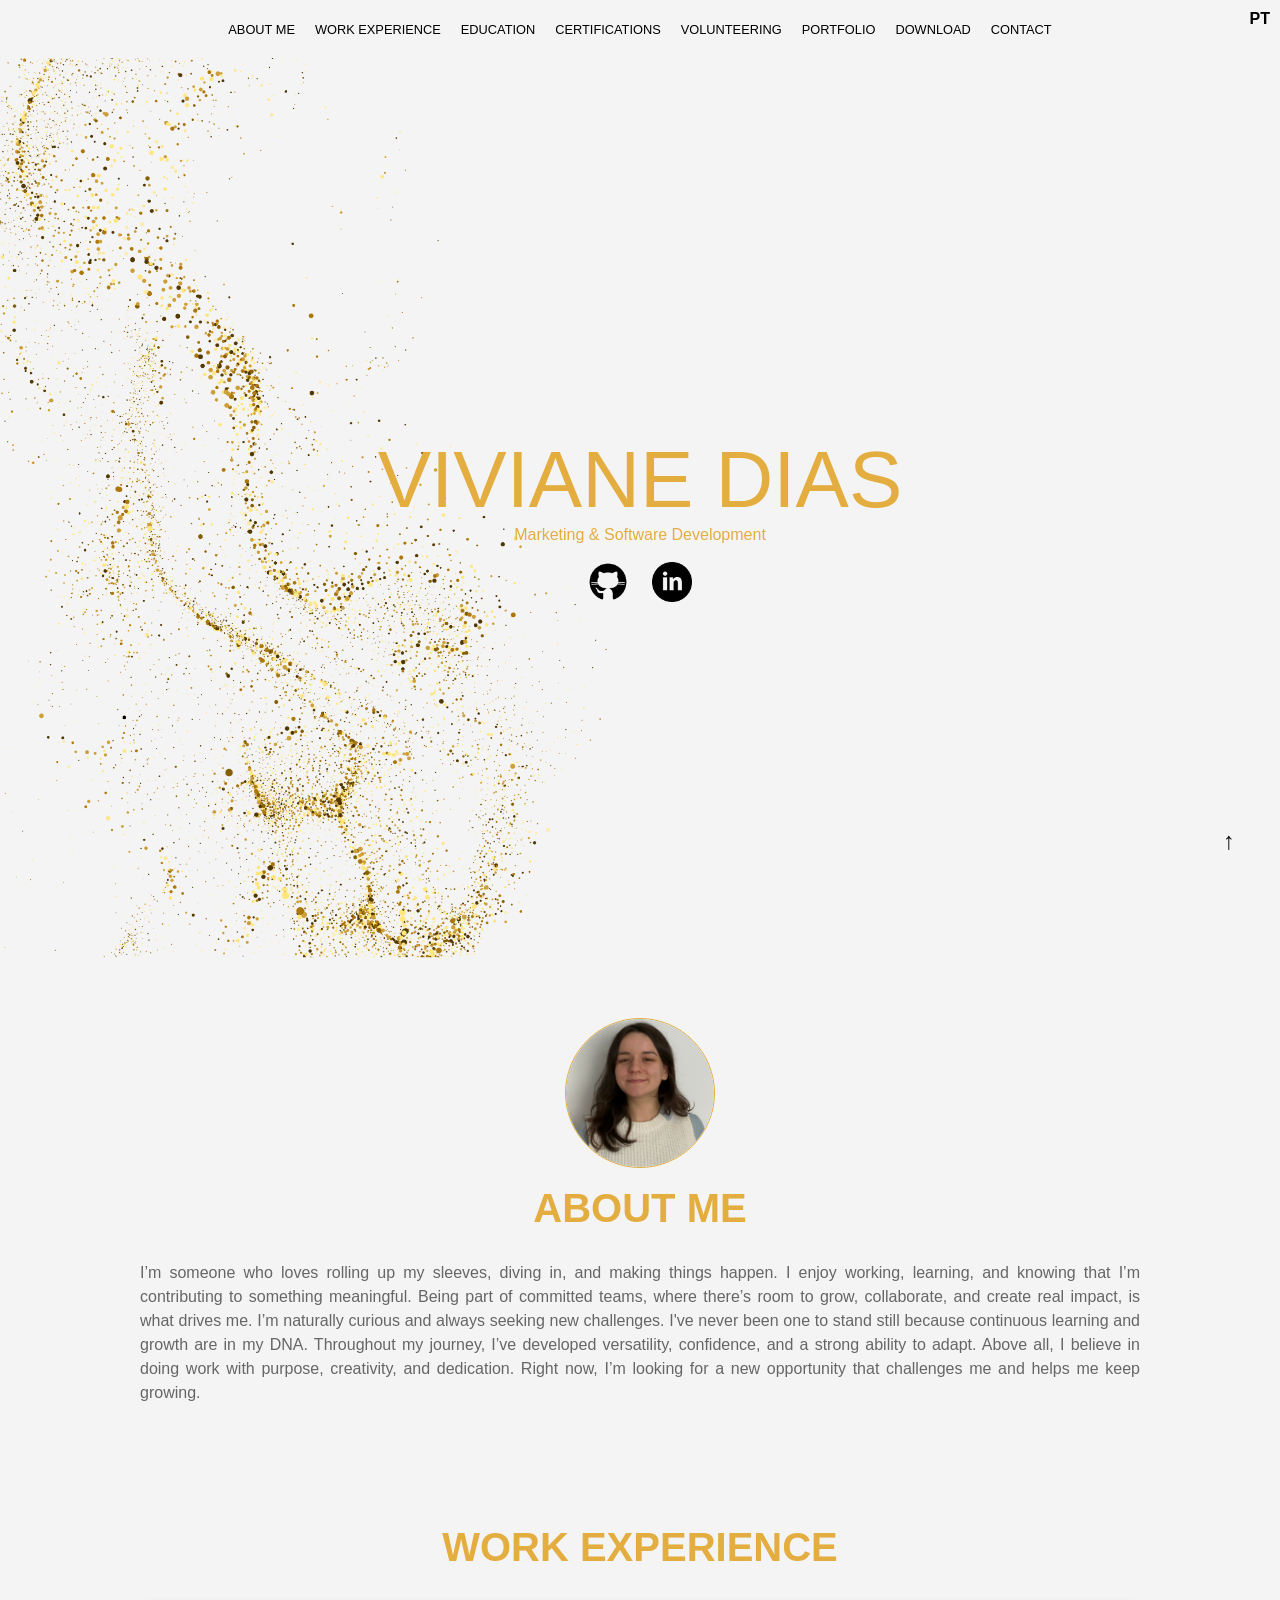
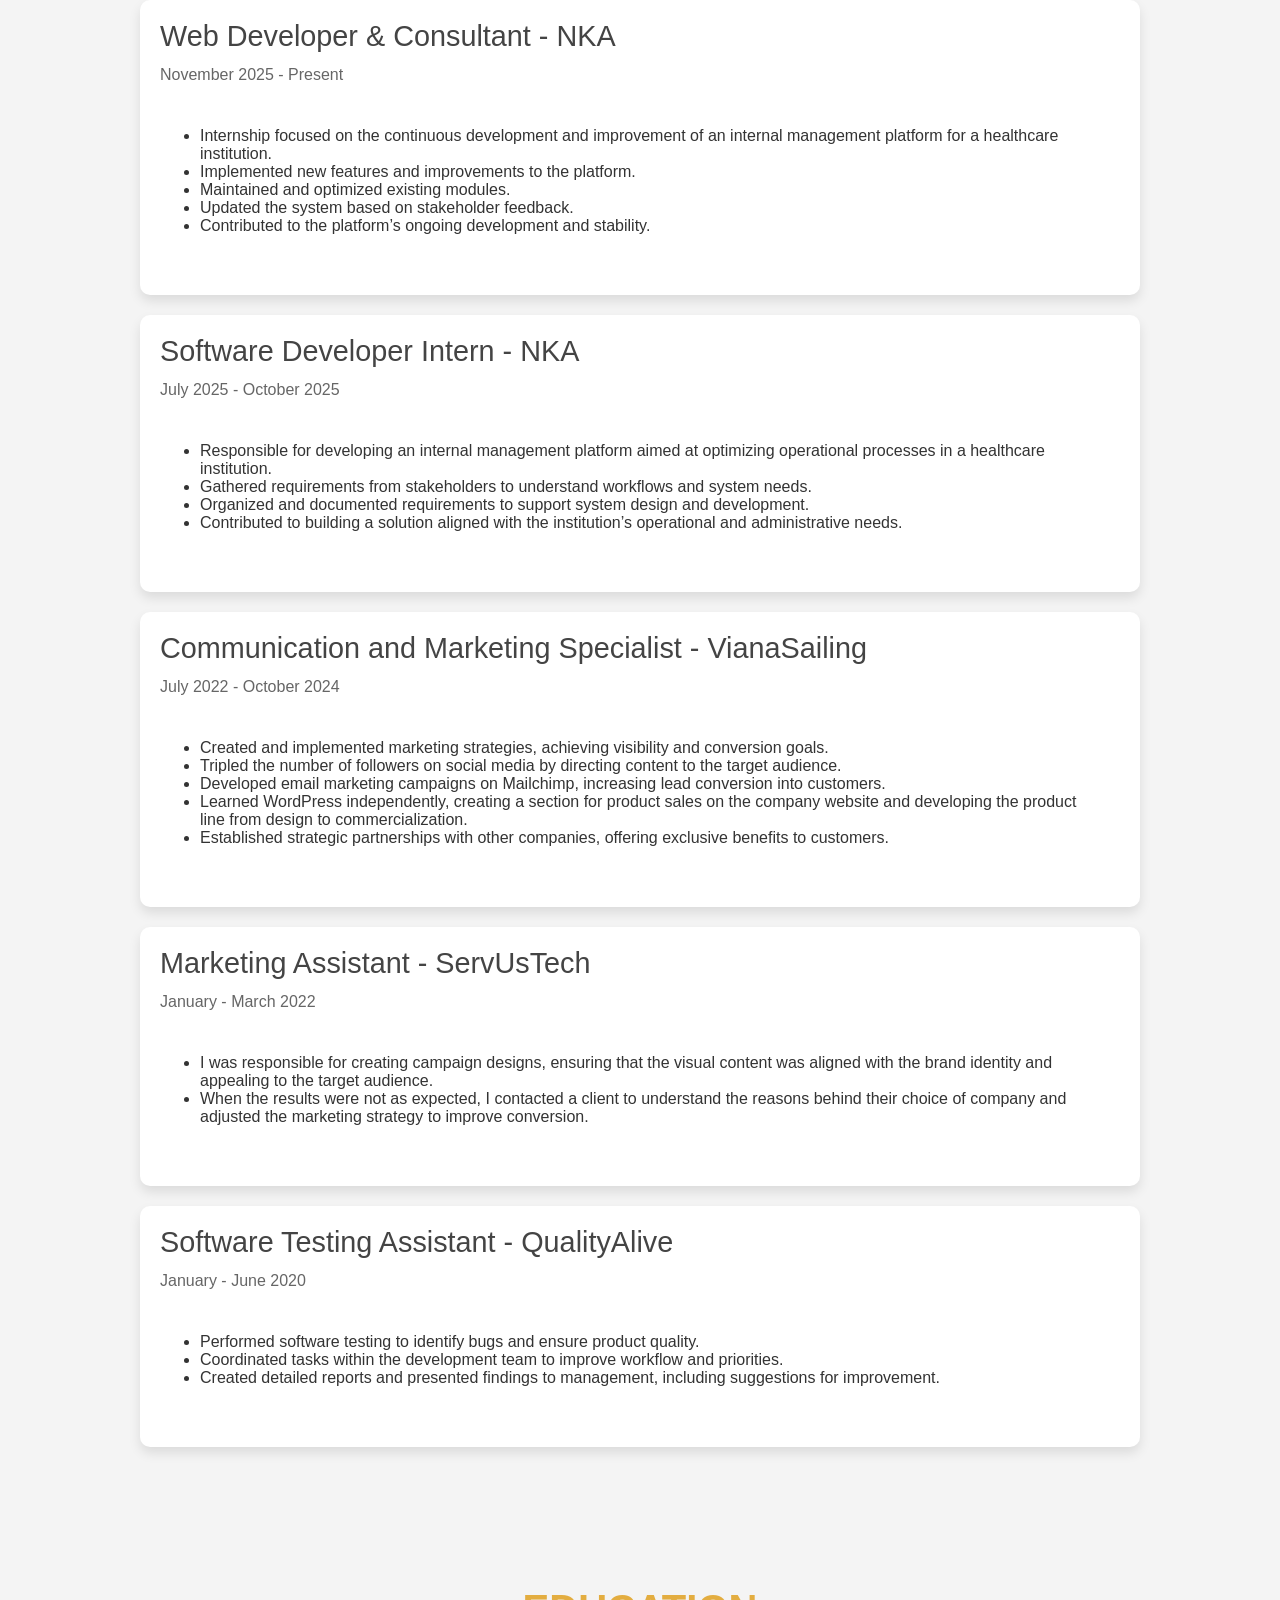
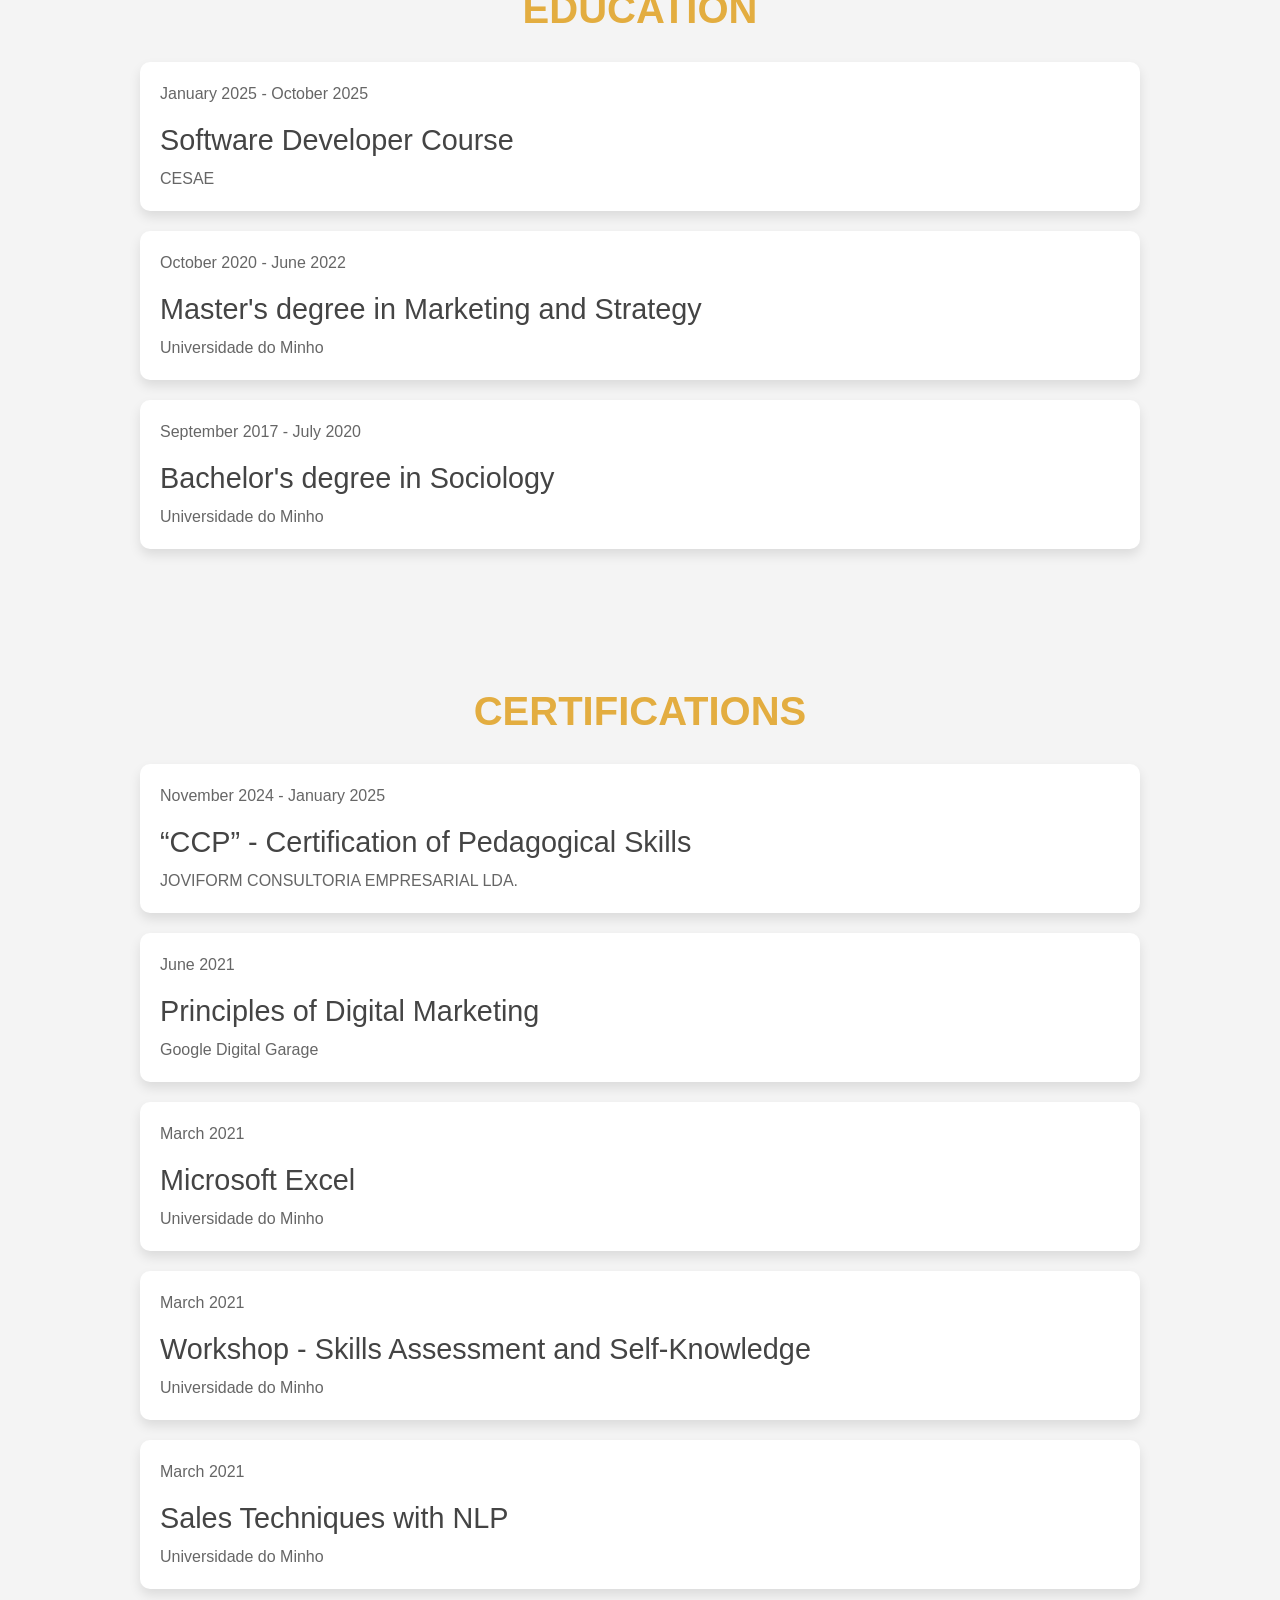
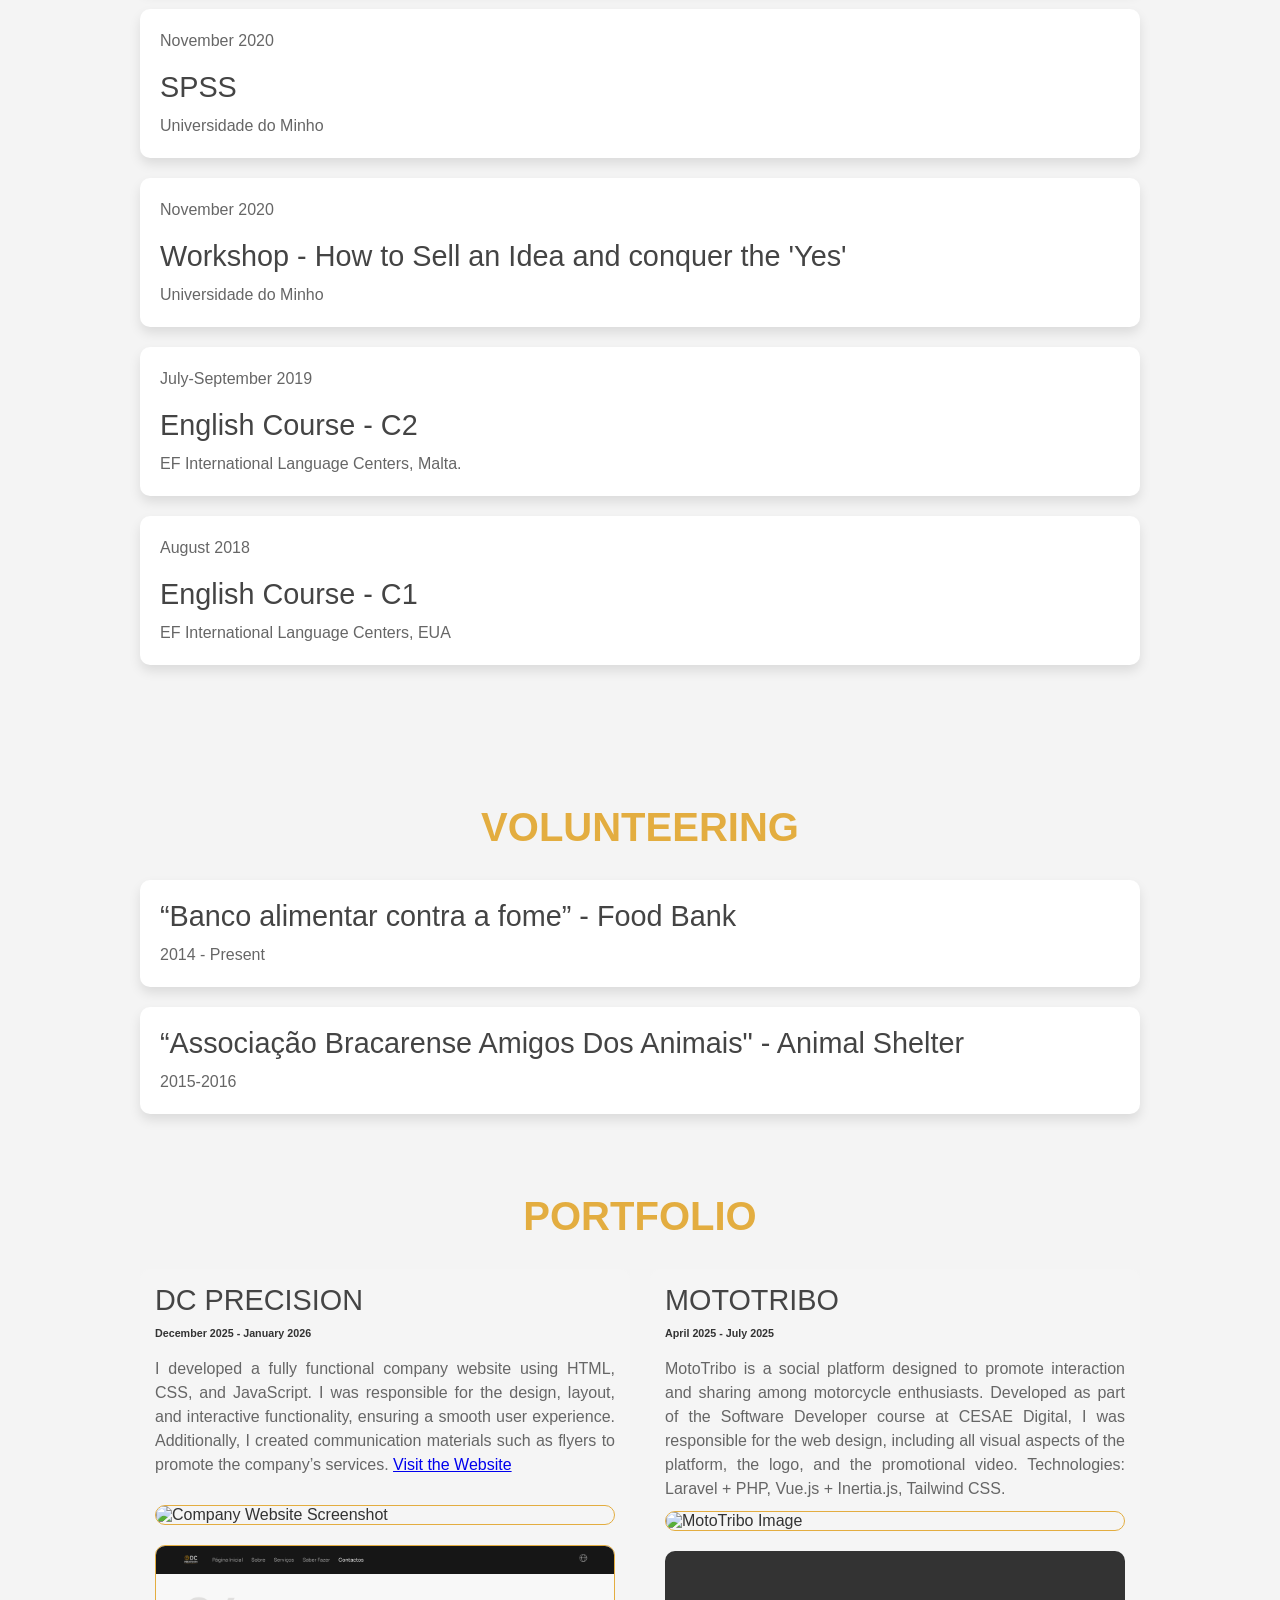
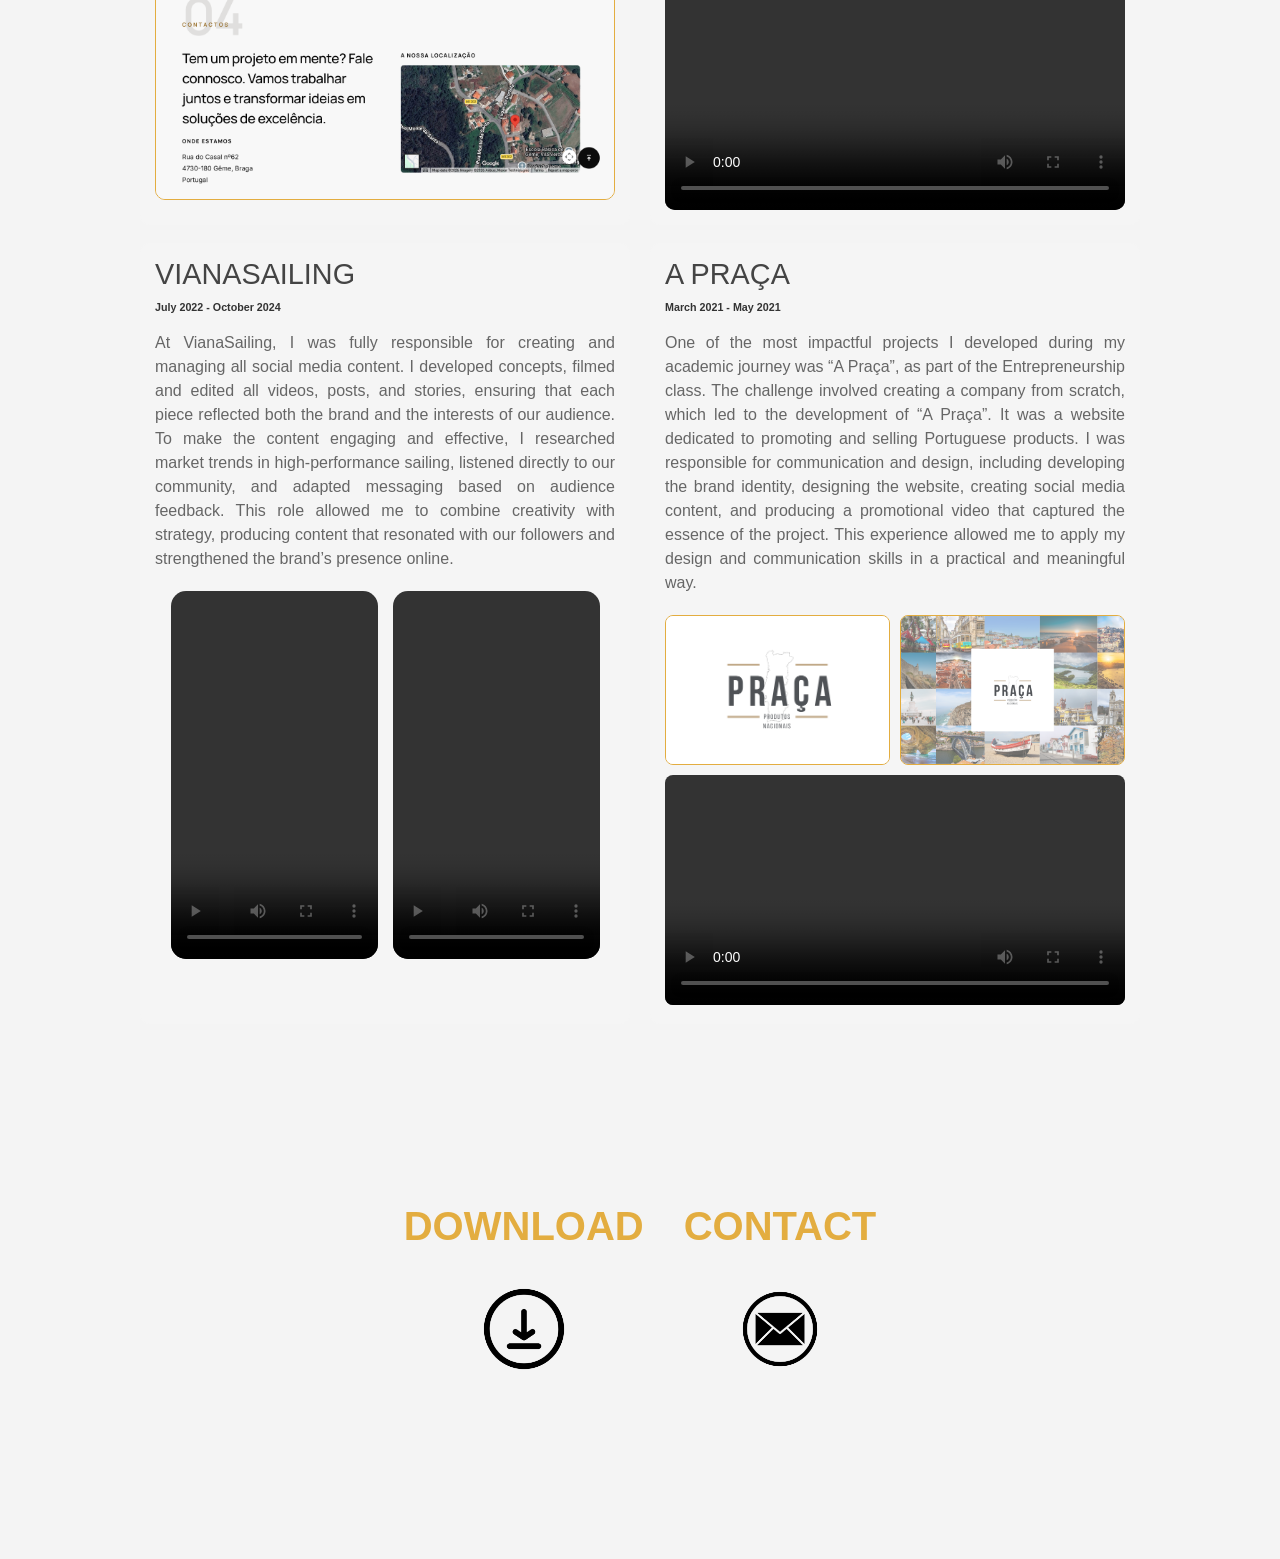
==== commit 408e84c8: "criação de portefolio" ====
--- a/index.html
+++ b/index.html
@@ -24,6 +24,7 @@
                 <li><a href="#education">Education</a></li>
                 <li><a href="#certifications">Certifications</a></li>
                 <li><a href="#volunteering">Volunteering</a></li>
+                <li><a href="#portfolio">Portfolio</a></li>
                 <li><a href="#download">Download</a></li>
                 <li><a href="#contact">Contact</a></li>
                 <div class="language-switcher">
@@ -72,6 +73,27 @@
         <div class="content">
             <h2>Work Experience</h2>
             <div class="item">
+                <h3>Web Developer & Consultant - NKA</h3>
+                <p>November 2025 - Present</p>
+                <ul>
+                    <li>Internship focused on the continuous development and improvement of an internal management platform for a healthcare institution.</li>
+                    <li>Implemented new features and improvements to the platform.</li>
+                    <li>Maintained and optimized existing modules.</li>
+                    <li>Updated the system based on stakeholder feedback.</li>
+                    <li>Contributed to the platform’s ongoing development and stability.</li>
+                </ul>
+            </div>
+            <div class="item">
+                <h3>Software Developer Intern - NKA</h3>
+                <p>July 2025 - October 2025</p>
+                <ul>
+                    <li>Responsible for developing an internal management platform aimed at optimizing operational processes in a healthcare institution.</li>
+                    <li>Gathered requirements from stakeholders to understand workflows and system needs.</li>
+                    <li>Organized and documented requirements to support system design and development.</li>
+                    <li>Contributed to building a solution aligned with the institution’s operational and administrative needs.</li>
+                </ul>
+            </div>
+            <div class="item">
                 <h3>Communication and Marketing Specialist - VianaSailing</h3>
                 <p>July 2022 - October 2024</p>
                 <ul>
@@ -114,7 +136,7 @@
         <div class="content">
             <h2>Education</h2>
             <div class="item">
-                <p>January 2025 - Present</p>
+                <p>January 2025 - October 2025</p>
                 <br>
                 <h3>Software Developer Course</h3>
                 <p>CESAE</p>
@@ -207,6 +229,91 @@
                 <p>2015-2016</p>
             </div>
         </div>
+        <section id="portfolio">
+            <div class="content">
+                <h2>Portfolio</h2>
+                <div class="portfolio-grid"> 
+                    <div class="project">
+                        <h3>DC PRECISION</h3>
+                        <h6>December 2025 - January 2026</h6>
+                        <br>
+                        <p>
+                            I developed a fully functional company website using HTML, CSS, and JavaScript. 
+                            I was responsible for the design, layout, and interactive functionality, ensuring a smooth user experience.
+                            Additionally, I created communication materials such as flyers to promote the company’s services.
+                       <a href="https://dcprecision.pt/" target="_blank">Visit the Website</a>
+                        </p>
+                        <br>
+                        <div class="project-stack">
+                            <img src="images/dcprecision.png" alt="Company Website Screenshot">
+                            <img src="images/dcprecision2.png" alt="Company Website Screenshot">
+                        </div>
+                    </div>
+                    <div class="project">
+                        <h3>MOTOTRIBO</h3>
+                        <h6>April 2025 - July 2025</h6>
+                        <br>
+                        <p>
+                            MotoTribo is a social platform designed to promote interaction and sharing among motorcycle enthusiasts. 
+                            Developed as part of the Software Developer course at CESAE Digital, I was responsible for the web design, 
+                            including all visual aspects of the platform, the logo, and the promotional video. Technologies: Laravel + PHP, Vue.js + Inertia.js, Tailwind CSS.</p>
+                        <p>
+                    
+                        <div class="project-stack">
+                            <img src="images/mototribo.png" alt="MotoTribo Image">
+                            <video controls>
+                                <source src="videos/mototribo.mp4" type="video/mp4">
+                                Your browser does not support the video tag.
+                            </video>
+                        </div>
+                    </div>
+                   
+                </div>
+                <br>
+                <div class="portfolio-grid"> 
+                    <div class="project">
+                        <h3>VIANASAILING</h3>
+                        <h6>July 2022 - October 2024</h6>
+                        <br>
+                        <p>
+                            At VianaSailing, I was fully responsible for creating and managing all social media content. I developed concepts, filmed and edited all videos, posts, and stories, ensuring that each piece reflected both the brand and the interests of our audience.
+                            To make the content engaging and effective, I researched market trends in high-performance sailing, listened directly to our community, and adapted messaging based on audience feedback. This role allowed me to combine creativity with strategy, producing content that resonated with our followers and strengthened the brand’s presence online.
+                        </p>
+                    
+                        <div class="reels-container">
+                            <video controls>
+                                <source src="videos/vianasailing1.mp4" type="video/mp4">
+                            </video>
+                    
+                            <video controls>
+                                <source src="videos/vianasailing2.mp4" type="video/mp4">
+                            </video>
+                        </div>
+                    </div>
+                    <div class="project">
+                        <h3>A PRAÇA</h3>
+                        <h6>March 2021 - May 2021</h6>
+                        <br>
+                        <p>One of the most impactful projects I developed during my academic journey was “A Praça”, as part of the Entrepreneurship class. The challenge involved creating a company from scratch, which led to the development of “A Praça”. It was a website dedicated to promoting and selling Portuguese products.
+                            I was responsible for communication and design, including developing the brand identity, designing the website, creating social media content, and producing a promotional video that captured the essence of the project.
+                            This experience allowed me to apply my design and communication skills in a practical and meaningful way.</p>
+        
+                        <!-- IMAGE -->
+                        <div class="project-images">
+                            <img src="images/praca.png" alt="Project Image 1">
+                            <img src="images/praca_2.png" alt="Project Image 2">
+                        </div>
+        
+                        <!-- VIDEO -->
+                        <video controls>
+                            <source src="videos/praca.mp4" type="video/mp4">
+                            Your browser does not support the video tag.
+                        </video>
+        
+                    </div>
+                </div>
+            </div>
+        </section>
 
         <section id="download">
             <section id="contact">
--- a/Css.css
+++ b/Css.css
@@ -57,6 +57,20 @@
 }
 
 #inicio {
+    background-image: url(images/fundo.png);
+    background-size: cover;
+    background-position: center;
+    min-height: 100vh;
+    display: flex;
+    flex-direction: column;
+    justify-content: center;
+    align-items: center;
+    text-align: center;
+    color: #e3ad40;
+    padding: 40px 20px;
+}
+
+#landingpage {
     background-image: url(images/fundo.png);
     background-size: cover;
     background-position: center;
@@ -138,6 +152,7 @@
     text-align: justify;
     font-size: 1rem;
     color: #666;
+    line-height: 1.5;
 }
 
 .item {
@@ -191,6 +206,90 @@
     border: none;
     border-radius: 4px;
     cursor: pointer;
+}
+
+.portfolio-grid {
+    display: grid;
+    grid-template-columns: repeat(auto-fit, minmax(300px, 1fr));
+    gap: 20px;
+}
+
+.project {
+    background: #f5f5f5;
+    padding: 15px;
+    border-radius: 10px;
+}
+
+.project img {
+    width: 100%;
+    border-radius: 8px;
+    margin-top: 10px;
+}
+
+.project video {
+    width: 100%;
+    margin-top: 10px;
+    border-radius: 8px;
+}
+
+.project-links {
+    margin-top: 10px;
+}
+
+.project-links a {
+    margin-right: 10px;
+    text-decoration: none;
+    color: #333;
+    font-weight: bold;
+}
+
+.project-images {
+    display: grid;
+    grid-template-columns: 1fr 1fr;
+    gap: 10px;
+    margin-top: 10px;
+}
+
+.project-images img {
+    width: 100%;
+    aspect-ratio: 1 / 1; 
+    object-fit: cover;  
+    border-radius: 8px;
+}
+
+.reels-container {
+    display: flex;
+    justify-content: center;
+    gap: 15px;
+    margin-top: 10px;
+}
+
+.reels-container video {
+    width: 45%;              /* forces them to fit side by side */
+    aspect-ratio: 9 / 16;
+    object-fit: cover;
+    border-radius: 15px;
+}
+
+.project-stack {
+    display: flex;
+    flex-direction: column; /* stack image above video */
+    gap: 10px;              /* space between image and video */
+    align-items: center;     /* center items horizontally */
+}
+
+.project-stack img {
+    width: 100%;             /* full width of container */
+    height: auto;            /* maintain full image height */
+    max-width: 600px;        /* optional: same max width as video */
+    border-radius: 10px;
+}
+
+.project-stack video {
+    width: 100%;             /* full width */
+    max-width: 600px;        /* same max width as image */
+    aspect-ratio: 16 / 9;    /* same aspect as A Praça video */
+    border-radius: 10px;
 }
 
 input[type=submit]:hover {
@@ -323,6 +422,21 @@
         padding: 40px 20px;
     }
 
+    #landingpage {
+        flex-direction: column;
+        min-height: auto;
+        padding: 60px 0;
+        background-position: center;
+        min-height: 100vh;
+        display: flex;
+        flex-direction: column;
+        justify-content: center;
+        align-items: center;
+        text-align: center;
+        color: #e3ad40;
+        padding: 40px 20px;
+    }
+
     .content {
         margin-top: 20px;
     }
@@ -335,4 +449,4 @@
         right: 25px;
         z-index: 900;
     }
-}+}
